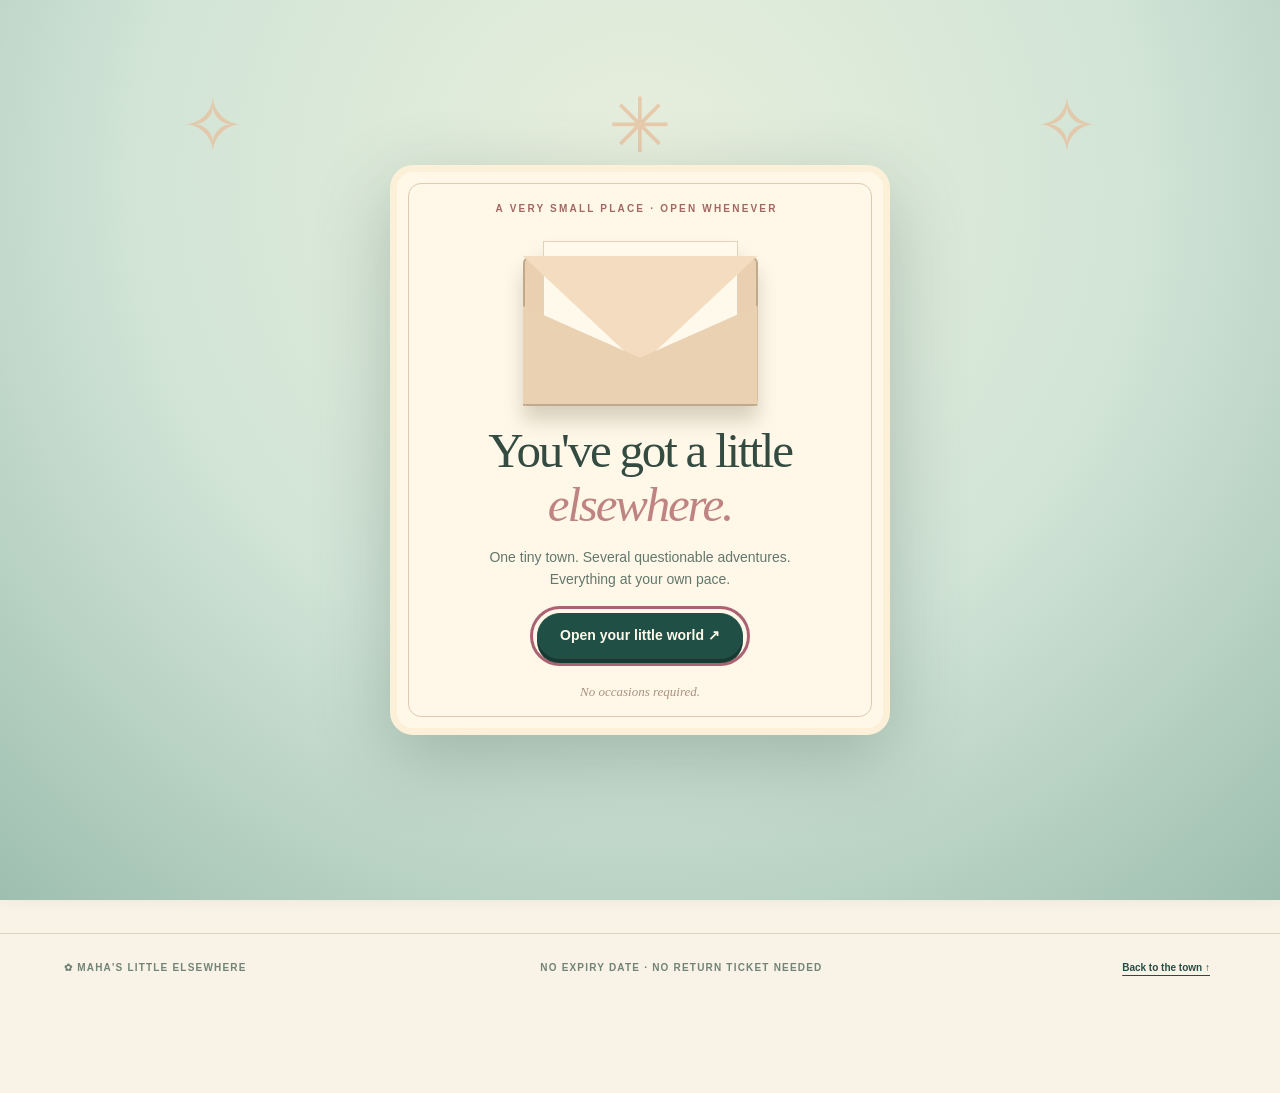
==== index.html @ 8e7ea6d0 "Install Maha Little Elsewhere V2 website [skip ci]" ====
<!doctype html>
<html lang="en">
<head>
  <meta charset="utf-8">
  <meta name="viewport" content="width=device-width, initial-scale=1, viewport-fit=cover">
  <meta name="theme-color" content="#f8f1e4">
  <meta name="color-scheme" content="light">
  <meta name="description" content="A little world of flowers, films, postcards, games and pleasant detours. Made for Maha.">
  <meta name="referrer" content="no-referrer">
  <link rel="icon" type="image/svg+xml" href="./assets/favicon.svg">
  <link rel="apple-touch-icon" sizes="180x180" href="./assets/apple-touch-icon.png">
  <meta name="apple-mobile-web-app-capable" content="yes">
  <meta name="apple-mobile-web-app-title" content="Little Elsewhere">
  <link rel="manifest" href="./manifest.webmanifest">
  <link rel="stylesheet" href="./styles.css">
  <link rel="stylesheet" href="./refinement.css">
  <title>Maha's Little Elsewhere 🌸</title>
</head>
<body>
  <a class="skip-link" href="#main">Skip to the little world</a>
  <div class="paper-grain" aria-hidden="true"></div>
  <header class="topbar">
    <button class="brand" data-go="home" aria-label="Go to the little world"><span class="brand-flower" aria-hidden="true">✳</span><span>little <em>elsewhere</em><small>EST. FOR MAHA · OPEN ALWAYS</small></span></button>
    <div class="top-actions">
      <span class="open-sign" aria-hidden="true"><span class="open-dot"></span> ALWAYS OPEN</span>
      <button id="sound-toggle" class="icon-button sound-button" aria-pressed="false" aria-label="Turn on gentle sound"><span aria-hidden="true">♪</span><span class="sound-word">Sound off</span></button>
    </div>
  </header>
  <main id="main">
    <section id="scene-home" class="scene scene-home" data-scene="home" aria-labelledby="home-title">
      <div class="home-layout">
        <div class="home-copy">
          <p class="eyebrow"><span class="mini-sun">✳</span> A TINY TOWN · EXCLUSIVELY FOR YOUR RANDOM DAYS</p>
          <h1 id="home-title">Come in, <i>Maha.</i></h1>
          <p class="lead">Your little elsewhere is open.</p>
          <p>A flower shop, a tiny cinema, letters, and a few things that make absolutely no sense. Pick a door.</p>
          <div class="home-cta"><button class="primary-btn" data-go="garden">Visit the flowers <span aria-hidden="true">↗</span></button><span class="scribble-note">No tickets. No rush.<svg viewBox="0 0 80 28" aria-hidden="true"><path d="M2 4 Q32 27 72 10 l-12 -3 M72 10 l-6 11"/></svg></span></div>
        </div>
        <div class="map-stage">
          <div class="map-frame" aria-label="Interactive town map"><div class="map-depth map-depth-back" aria-hidden="true"></div><img class="town-art" src="./assets/little-town.svg" alt="An illustrated miniature town with a flower shop, cinema, post office, hills, tiny roads and a travel station" width="1400" height="840">
            <button class="town-hotspot hotspot-garden" data-go="garden" aria-label="Visit the flower shop"><span>Flowers</span></button>
            <button class="town-hotspot hotspot-mail" data-go="mail" aria-label="Visit the post office"><span>Post office</span></button>
            <button class="town-hotspot hotspot-cinema" data-go="cinema" aria-label="Visit the picture house"><span>Cinema</span></button>
            <button class="town-hotspot hotspot-travel" data-go="travel" aria-label="Visit the travel station"><span>Travel</span></button>
            <button class="town-hotspot hotspot-arcade" data-go="arcade" aria-label="Visit the arcade"><span>Arcade</span></button>
          </div>
          <p class="map-caption"><span class="map-caption-star" aria-hidden="true">✳</span> Tap a building to go in · Or choose a little detour below.</p>
        </div>
      </div>
      <div class="home-bottom">
        <div class="home-next-head"><div><p class="section-eyebrow">OR TAKE A LITTLE DETOUR</p><h2>What sounds good <i>right now?</i></h2></div><button class="outline-btn" id="surprise-me" type="button">Surprise me ↗</button></div>
        <div class="district-grid" id="district-grid">
          <button data-go="weather" class="district district-blue"><span class="district-symbol">☼</span><b>For whatever kind of day</b><small>A little window for the mood you're in</small><span class="district-arrow">↗</span></button>
          <button data-go="cinema" class="district district-lilac"><span class="district-symbol">▣</span><b>Watch a tiny film</b><small>Find a seat in the picture house</small><span class="district-arrow">↗</span></button>
          <button data-go="travel" class="district district-orange"><span class="district-symbol">✧</span><b>Dream up a detour</b><small>Try the very unofficial travel studio</small><span class="district-arrow">↗</span></button>
          <button data-go="arcade" class="district district-yellow"><span class="district-symbol">✦</span><b>A bit of nonsense</b><small>Three games. No serious consequences.</small><span class="district-arrow">↗</span></button>
        </div>
      </div>
      <p class="home-footerline">Made to be visited on an ordinary Tuesday, a brilliant Friday, or a very strange Wednesday. <span>❀</span></p>
    </section>

    <section id="scene-garden" class="scene scene-garden" data-scene="garden" aria-labelledby="garden-title" hidden>
      <div class="section-top"><button class="back-link" data-go="home">← Town square</button><span class="location-tag">NO. 01 · FLOWER LANE</span></div>
      <div class="scene-heading"><div><p class="eyebrow">WELCOME TO THE FLOWER SHOP</p><h2 id="garden-title">A bouquet, <i>just because.</i></h2><p>Pick the flowers. Mix whatever colours you fancy. There are no wrong arrangements and absolutely no florist judging you.</p></div><span class="heading-ornament" aria-hidden="true">✿</span></div>
      <div class="garden-layout">
        <div class="bouquet-workspace"><div class="bouquet-topnote">MAHA'S LITTLE FLOWER SHOP <span>✴</span> FLOWERS DON'T NEED AN OCCASION</div><div id="bouquet-stage" class="bouquet-stage" aria-label="Your bouquet arrangement"></div><p id="bouquet-message" class="bouquet-message" aria-live="polite">This bunch is waiting for a little colour.</p><div class="bouquet-buttons"><button id="bouquet-undo" class="outline-btn" disabled>↶ Undo</button><button id="bouquet-save" class="primary-btn">Keep this bouquet</button><button id="bouquet-reset" class="text-button">Start over</button></div></div>
        <div class="flower-counter"><p class="counter-title">PICK YOUR STEMS <span id="stem-count">0 / 7</span></p><div id="flower-options" class="flower-options"></div><div class="counter-drawer"><span class="counter-drawer-icon">✎</span><div><b>A note from the florist</b><p>Some flowers are for big days. These are for whichever day it happens to be.</p></div></div><div class="counter-drawer"><span class="counter-drawer-icon">❀</span><div><b>A tiny secret</b><p>Try adding different kinds of flowers. Each one has its own little meaning.</p></div></div></div>
      </div>
      <aside class="scene-next" aria-label="Another little detour"><span class="scene-next-squiggle" aria-hidden="true">✳</span><div><p>NO NEED TO SEE EVERYTHING AT ONCE</p><h3>Fancy another little detour?</h3></div><div class="scene-next-actions"><button type="button" class="outline-btn" data-go="home">Town map ↗</button><button type="button" class="primary-btn" data-go="mail">Read a letter →</button></div></aside>
    </section>

    <section id="scene-weather" class="scene scene-weather" data-scene="weather" aria-labelledby="weather-title" hidden>
      <div class="section-top"><button class="back-link" data-go="home">← Town square</button><span class="location-tag">NO. 02 · WHATEVER THE WEATHER</span></div>
      <div class="scene-heading"><div><p class="eyebrow">A WINDOW THAT DOESN'T ASK TOO MANY QUESTIONS</p><h2 id="weather-title">What's the weather <i>in your head?</i></h2><p>Not the Kuwait forecast. The other kind. Choose whatever feels closest today; you can change your mind in two seconds.</p></div><span class="heading-ornament" aria-hidden="true">☼</span></div>
      <div class="weather-choices" id="weather-choices"></div>
      <div class="weather-experience" id="weather-experience"><div class="weather-empty"><span>☼</span><h3>Any kind of day is welcome here.</h3><p>Tap a little weather report above to open your window.</p></div></div>
      <aside class="scene-next" aria-label="Another little detour"><span class="scene-next-squiggle" aria-hidden="true">✳</span><div><p>NO NEED TO SEE EVERYTHING AT ONCE</p><h3>Fancy another little detour?</h3></div><div class="scene-next-actions"><button type="button" class="outline-btn" data-go="home">Town map ↗</button><button type="button" class="primary-btn" data-go="garden">Pick some flowers →</button></div></aside>
    </section>

    <section id="scene-mail" class="scene scene-mail" data-scene="mail" aria-labelledby="mail-title" hidden>
      <div class="section-top"><button class="back-link" data-go="home">← Town square</button><span class="location-tag">NO. 03 · POST OFFICE</span></div>
      <div class="scene-heading"><div><p class="eyebrow">DELIVERIES TO: MAHA, ANYWHERE</p><h2 id="mail-title">The post office <i>at the end of the road.</i></h2><p>It's small, it's rather dramatic about stamps, and it has a few things addressed to you.</p></div><span class="heading-ornament" aria-hidden="true">✉</span></div>
      <div class="segmented" role="tablist" aria-label="Post office collections"><button id="tab-postcards" class="segment active" role="tab" aria-controls="postcards-panel" aria-selected="true" data-mail-tab="postcards">Postcards <span>↗</span></button><button id="tab-letters" class="segment" role="tab" aria-controls="letters-panel" aria-selected="false" data-mail-tab="letters">Little letters <span>✎</span></button></div>
      <div id="postcards-panel" role="tabpanel" aria-labelledby="tab-postcards"><div class="mail-intro"><p>Each card has something scribbled on the back. Tap to flip; swipe across to explore on a phone.</p><span>POSTMARKS: <b id="postcard-count">0</b></span></div><div id="postcards-grid" class="postcards-grid"></div></div>
      <div id="letters-panel" role="tabpanel" aria-labelledby="tab-letters" hidden><div class="mail-intro"><p>A few letters with wildly different levels of seriousness. Pick any envelope.</p><span>FOR YOUR EYES, MOSTLY.</span></div><div id="letters-grid" class="letters-grid"></div></div>
      <aside class="scene-next" aria-label="Another little detour"><span class="scene-next-squiggle" aria-hidden="true">✳</span><div><p>NO NEED TO SEE EVERYTHING AT ONCE</p><h3>Fancy another little detour?</h3></div><div class="scene-next-actions"><button type="button" class="outline-btn" data-go="home">Town map ↗</button><button type="button" class="primary-btn" data-go="cinema">See the picture show →</button></div></aside>
    </section>

    <section id="scene-cinema" class="scene scene-cinema" data-scene="cinema" aria-labelledby="cinema-title" hidden>
      <div class="section-top"><button class="back-link" data-go="home">← Town square</button><span class="location-tag">NO. 04 · PICTURE HOUSE</span></div>
      <div class="scene-heading cinema-heading"><div><p class="eyebrow">ONE TICKET, UNLIMITED REWATCHES</p><h2 id="cinema-title">The smallest cinema <i>in the world.</i></h2><p>Original production. Extremely tiny budget. Quite a lot of heart. Find a seat.</p></div><span class="heading-ornament" aria-hidden="true">✷</span></div>
      <div class="cinema-room"><div class="cinema-marquee"><span>✦</span> THE ELSEWHERE PICTURE HOUSE <span>✦</span></div><div class="movie-shell"><div class="movie-curtain curtain-left" aria-hidden="true"></div><div class="movie-curtain curtain-right" aria-hidden="true"></div><div id="film-screen" class="film-screen" aria-label="Animated story scenes"><div id="film-art" class="film-art"></div><div class="film-copy"><p id="film-caption">The Girl Who Collected Firsts</p></div><div class="film-grain" aria-hidden="true"></div></div></div><div class="cinema-controls"><button id="film-play" class="primary-btn">▶ Start the little film</button><button id="film-next" class="outline-btn" disabled>Next scene →</button><button id="film-replay" class="text-button">↶ From the beginning</button></div><div class="film-meta"><span id="film-counter">SCENE 00 / 05</span><div class="film-progress"><span id="film-progress"></span></div><span>THE GIRL WHO COLLECTED FIRSTS</span></div></div>
      <p class="cinema-footnote">This film contains no real travel footage, no deadlines, and one highly suspicious cloud café.</p>
      <aside class="scene-next" aria-label="Another little detour"><span class="scene-next-squiggle" aria-hidden="true">✳</span><div><p>NO NEED TO SEE EVERYTHING AT ONCE</p><h3>Fancy another little detour?</h3></div><div class="scene-next-actions"><button type="button" class="outline-btn" data-go="home">Town map ↗</button><button type="button" class="primary-btn" data-go="travel">Make a tiny film →</button></div></aside>
    </section>

    <section id="scene-travel" class="scene scene-travel" data-scene="travel" aria-labelledby="travel-title" hidden>
      <div class="section-top"><button class="back-link" data-go="home">← Town square</button><span class="location-tag">NO. 05 · DEPARTURE LOUNGE</span></div>
      <div class="scene-heading"><div><p class="eyebrow">NO BOARDING PASS REQUIRED</p><h2 id="travel-title">The almost-there <i>travel studio.</i></h2><p>Make a tiny travel film from three imaginary shots. No camera. No pressure to post. Just for the fun of thinking, “What if?”</p></div><span class="heading-ornament" aria-hidden="true">✧</span></div>
      <div class="travel-layout"><div class="studio-film"><div class="studio-header"><span>MAHA'S MOVING PICTURES</span><span>REC ● IMAGINATION</span></div><div id="studio-preview" class="studio-preview"><div class="studio-placeholder"><span>◉</span><h3>Your next little adventure.</h3><p>Choose three shots and press play.</p></div></div><div id="studio-progress" class="studio-progress" aria-live="polite">SHOT 0 / 3</div></div><div class="studio-editor"><h3>DIRECTOR'S DESK <span>✎</span></h3><p>Choose three scenes for your very short film.</p><div id="studio-shots" class="studio-shots"></div><div id="studio-slots" class="studio-slots" aria-label="Selected shots"></div><div class="studio-buttons"><button id="studio-play" class="primary-btn" disabled>▶ Premiere my film</button><button id="studio-clear" class="outline-btn">Clear reel</button></div><p class="handwritten-aside">Director's note: Not every adventure needs a vlog. Some are best kept for yourself.</p></div></div>
      <aside class="scene-next" aria-label="Another little detour"><span class="scene-next-squiggle" aria-hidden="true">✳</span><div><p>NO NEED TO SEE EVERYTHING AT ONCE</p><h3>Fancy another little detour?</h3></div><div class="scene-next-actions"><button type="button" class="outline-btn" data-go="home">Town map ↗</button><button type="button" class="primary-btn" data-go="arcade">Play for a bit →</button></div></aside>
    </section>

    <section id="scene-arcade" class="scene scene-arcade" data-scene="arcade" aria-labelledby="arcade-title" hidden>
      <div class="section-top"><button class="back-link" data-go="home">← Town square</button><span class="location-tag">NO. 06 · LITTLE ARCADE</span></div>
      <div class="scene-heading"><div><p class="eyebrow">HIGHLY IMPORTANT RECREATIONAL NONSENSE</p><h2 id="arcade-title">A little bit of <i>play.</i></h2><p>Three actual games, zero life lessons. Pick your current level of competitive spirit.</p></div><span class="heading-ornament" aria-hidden="true">★</span></div>
      <div class="game-picker" role="tablist" aria-label="Choose a mini game"><button class="game-tab active" data-game-tab="catch" role="tab" aria-controls="game-catch" aria-selected="true">✿ Flower Dash</button><button class="game-tab" data-game-tab="memory" role="tab" aria-controls="game-memory" aria-selected="false">✉ Postcard Pairs</button><button class="game-tab" data-game-tab="suitcase" role="tab" aria-controls="game-suitcase" aria-selected="false">✧ Pack & Go</button></div>
      <div id="game-catch" class="game-panel" role="tabpanel"><div class="game-titleline"><div><h3>Flower Dash <span>✿</span></h3><p>Catch the blossoms, dodge the storm clouds. Move the basket with a finger, mouse or ← → keys.</p></div><div class="score-card">FLOWERS <b id="catch-score">0</b></div></div><div class="canvas-frame"><canvas id="catch-canvas" width="720" height="340" aria-label="Flower-catching game, use left and right arrow keys or move a pointer to position the basket"></canvas><div id="catch-overlay" class="catch-overlay"><p id="catch-overlay-text">Ready, florist?</p><button id="catch-start" class="primary-btn">▶ Start catching</button></div></div><div class="catch-details"><span id="catch-status" aria-live="polite">Catch 12 flowers to earn the florist's medal.</span><span id="catch-lives">☁ MISSES: 0 / 5</span><button id="catch-reset" class="text-button">↶ Restart</button></div></div>
      <div id="game-memory" class="game-panel" role="tabpanel" hidden><div class="game-titleline"><div><h3>Postcard Pairs <span>✉</span></h3><p>Find six matching pairs. The postmaster insists this qualifies as work.</p></div><div class="score-card">MOVES <b id="memory-moves">0</b></div></div><div id="memory-board" class="memory-board" aria-label="Postcard matching board"></div><div class="game-bottom"><p id="memory-status" aria-live="polite">Turn over two cards to find a match.</p><button id="memory-restart" class="outline-btn">↶ Shuffle again</button></div></div>
      <div id="game-suitcase" class="game-panel" role="tabpanel" hidden><div class="game-titleline"><div><h3>Pack & Go <span>✧</span></h3><p>An unexpected trip! Choose the three things you'll actually need.</p></div><div class="score-card">PACKED <b id="pack-score">0 / 3</b></div></div><div class="packing-board"><div id="pack-destination" class="pack-destination"></div><div id="pack-items" class="pack-items"></div><div class="pack-bottom"><p id="pack-message" aria-live="polite"></p><button id="pack-check" class="primary-btn">Check suitcase</button><button id="pack-next" class="outline-btn">New destination ↗</button></div></div></div>
      <aside class="scene-next" aria-label="Another little detour"><span class="scene-next-squiggle" aria-hidden="true">✳</span><div><p>NO NEED TO SEE EVERYTHING AT ONCE</p><h3>Fancy another little detour?</h3></div><div class="scene-next-actions"><button type="button" class="outline-btn" data-go="home">Town map ↗</button><button type="button" class="primary-btn" data-go="curiosities">Find a secret →</button></div></aside>
    </section>

    <section id="scene-curiosities" class="scene scene-curiosities" data-scene="curiosities" aria-labelledby="curiosities-title" hidden>
      <div class="section-top"><button class="back-link" data-go="home">← Town square</button><span class="location-tag">NO. 07 · THE ODDITIES SHOP</span></div>
      <div class="scene-heading"><div><p class="eyebrow">SLIGHTLY USELESS THINGS. LOVELY THINGS.</p><h2 id="curiosities-title">A cabinet of <i>curious things.</i></h2><p>Open a drawer, take the unlabelled door, collect a few stamps. You were always allowed to be nosy here.</p></div><span class="heading-ornament" aria-hidden="true">⌁</span></div>
      <div class="oddities-layout"><div class="cabinet"><div class="cabinet-header"><h3>LOST & FOUND DEPARTMENT</h3><p>Tap a drawer. Somebody has been misplacing some very strange objects.</p></div><div id="cabinet-drawers" class="cabinet-drawers"></div><div id="cabinet-message" class="cabinet-message" aria-live="polite">The drawers are waiting. One of them definitely squeaks.</div></div><div class="secrets-column"><div class="secret-door-card"><p>DEFINITELY NOT A SECRET</p><button id="secret-door" class="secret-door" aria-label="Open the unlabelled door"><span class="door-number">?</span><span class="door-knob"></span></button><h3>The unlabelled door.</h3><p id="secret-message">Nobody knows what lives behind it. It changes its mind occasionally.</p><button id="secret-open" class="outline-btn">Open the door ↗</button></div><div class="capsule-card"><span class="capsule-star" aria-hidden="true">✳</span><h3>A note to future Maha</h3><p>Write a tiny note and keep it here. It stays on this device, in this browser. No sending, no accounts.</p><label for="capsule-input">ONE THING YOU'D LIKE TO REMEMBER</label><textarea id="capsule-input" rows="3" maxlength="400" placeholder="Dear future me, ..."></textarea><div class="capsule-actions"><button id="capsule-save" class="primary-btn">Seal the note ✉</button><button id="capsule-open" class="outline-btn">Read saved note</button><button id="capsule-delete" class="text-button">Erase saved note</button></div><p id="capsule-feedback" aria-live="polite"></p></div></div></div>
      <div class="museum"><div class="museum-header"><div><p class="eyebrow">THE POCKET MUSEUM</p><h3>Proof of pleasant detours.</h3></div><span><b id="stamp-count">0</b> / <b id="stamp-total">0</b> collected</span></div><p>Not achievements in any serious sense. Just little souvenirs from the places you've visited. Saved here for next time.</p><div id="stamp-grid" class="stamp-grid"></div><button id="progress-reset" class="text-button reset-progress">Clear collected stamps & progress</button></div>
      <aside class="scene-next" aria-label="Another little detour"><span class="scene-next-squiggle" aria-hidden="true">✳</span><div><p>NO NEED TO SEE EVERYTHING AT ONCE</p><h3>Fancy another little detour?</h3></div><div class="scene-next-actions"><button type="button" class="outline-btn" data-go="home">Town map ↗</button><button type="button" class="primary-btn" data-go="garden">Back to the flowers →</button></div></aside>
    </section>
  </main>
  <footer class="site-footer"><span>✿ MAHA'S LITTLE ELSEWHERE</span><span>NO EXPIRY DATE · NO RETURN TICKET NEEDED</span><button data-go="home">Back to the town ↑</button></footer>
  <nav class="dock" aria-label="Main navigation"><div class="dock-inner">
    <button class="dock-item active" data-go="home" aria-current="page"><span aria-hidden="true">⌂</span><small>Town</small></button>
    <button class="dock-item" data-go="weather"><span aria-hidden="true">☼</span><small>Moods</small></button>
    <button class="dock-item" data-go="garden"><span aria-hidden="true">✿</span><small>Flowers</small></button>
    <button class="dock-item" data-go="mail"><span aria-hidden="true">✉</span><small>Mail</small></button>
    <button class="dock-item" id="explore-toggle" type="button" aria-haspopup="dialog" aria-expanded="false" aria-controls="explore-sheet"><span aria-hidden="true">▦</span><small>Explore</small></button>
  </div></nav>
  <dialog id="explore-sheet" class="explore-sheet" aria-labelledby="explore-title">
    <div class="sheet-handle" aria-hidden="true"></div>
    <div class="sheet-head"><div><p class="eyebrow">YOUR POCKET MAP</p><h2 id="explore-title">Where to, <i>Maha?</i></h2></div><button class="sheet-close" id="explore-close" type="button" aria-label="Close destination menu">×</button></div>
    <p class="sheet-help">Every door is open. Go wherever feels nice.</p>
    <div class="sheet-grid">
      <button type="button" data-go="garden"><span>✿</span><b>Flower shop</b><small>Make a bouquet</small></button>
      <button type="button" data-go="weather"><span>☼</span><b>Weather window</b><small>For any kind of day</small></button>
      <button type="button" data-go="mail"><span>✉</span><b>Post office</b><small>Read something</small></button>
      <button type="button" data-go="cinema"><span>▣</span><b>Picture house</b><small>Watch a little film</small></button>
      <button type="button" data-go="travel"><span>✧</span><b>Travel studio</b><small>Make a tiny movie</small></button>
      <button type="button" data-go="arcade"><span>★</span><b>Little arcade</b><small>Play a game</small></button>
      <button type="button" data-go="curiosities"><span>⌁</span><b>Oddities shop</b><small>Find a surprise</small></button>
    </div>
  </dialog>
  <dialog id="letter-dialog" class="letter-dialog" aria-labelledby="letter-dialog-title"><button class="dialog-close" id="letter-close" aria-label="Close letter">×</button><div class="letter-paper"><p class="letter-kicker" id="letter-kicker">A LITTLE LETTER</p><h3 id="letter-dialog-title"></h3><div id="letter-body" class="letter-body"></div><p class="letter-signoff">— From a friend who's very glad you're around. <span>✿</span></p></div></dialog>
  <div id="toast" class="toast" role="status" aria-live="polite" hidden></div>
  <div id="confetti-layer" class="confetti-layer" aria-hidden="true"></div>
  <div id="entrance" class="entrance" hidden><div class="entrance-sky"><span>✧</span><span>✳</span><span>✧</span></div><div class="entry-card"><p class="eyebrow">A VERY SMALL PLACE · OPEN WHENEVER</p><div class="entry-envelope" aria-hidden="true"><div class="entry-envelope-back"></div><div class="entry-flap"></div><div class="entry-letter">FOR MAHA <span>✿</span></div><div class="entry-front"></div></div><h2>You've got a little <em>elsewhere.</em></h2><p>One tiny town. Several questionable adventures. Everything at your own pace.</p><button id="enter-world" class="primary-btn">Open your little world ↗</button><span class="entry-footnote">No occasions required.</span></div></div>
  <script src="./js/content.js" defer></script>
  <script src="./js/audio.js" defer></script>
  <script src="./js/postcard-art.js" defer></script>
  <script src="./js/cinema.js" defer></script>
  <script src="./js/games.js" defer></script>
  <script src="./js/motion.js" defer></script>
  <script src="./js/app.js" defer></script>
</body>
</html>
---- styles.css ----
:root{--cream:#f8f1e4;--paper:#fffaf0;--ink:#344b42;--muted:#63776c;--deep:#204f45;--coral:#d88782;--rose:#f1bab8;--lilac:#beb1d0;--teal:#afcfc6;--yellow:#f1d58e;--line:#d9d4be;--shadow:0 22px 60px rgba(65,71,50,.1);--round:21px;--ease:cubic-bezier(.21,.79,.27,1);font-size:16px}
*{box-sizing:border-box}html{scroll-behavior:smooth}body{margin:0;min-width:320px;min-height:100vh;color:var(--ink);background:var(--cream);font-family:ui-sans-serif,-apple-system,BlinkMacSystemFont,"Segoe UI",sans-serif;line-height:1.55;-webkit-font-smoothing:antialiased;padding-bottom:calc(92px + env(safe-area-inset-bottom))}body.modal-open{overflow:hidden}button,textarea{font:inherit}button{color:inherit;cursor:pointer}button:disabled{cursor:not-allowed;opacity:.45}button:focus-visible,a:focus-visible,textarea:focus-visible{outline:3px solid #a96373;outline-offset:4px}button:focus:not(:focus-visible){outline:none}a{color:inherit}img,svg,canvas{max-width:100%;display:block}h1,h2,h3,p{margin-top:0}h1,h2,h3{font-family:Georgia,"Iowan Old Style",serif;line-height:1.1;font-weight:500}h1 i,h2 i{font-style:italic;color:var(--coral)}p{max-width:70ch}.paper-grain{pointer-events:none;position:fixed;inset:0;z-index:70;opacity:.11;background-image:url("data:image/svg+xml,%3Csvg viewBox='0 0 180 180' xmlns='http://www.w3.org/2000/svg'%3E%3Cfilter id='n'%3E%3CfeTurbulence type='fractalNoise' baseFrequency='.81' numOctaves='3' seed='7' stitchTiles='stitch'/%3E%3C/filter%3E%3Crect width='180' height='180' filter='url(%23n)' opacity='.19'/%3E%3C/svg%3E");mix-blend-mode:multiply}.skip-link{position:fixed;left:12px;top:-70px;background:#fff;padding:12px;z-index:150}.skip-link:focus{top:10px}.topbar{position:relative;z-index:5;display:flex;justify-content:space-between;align-items:center;gap:16px;padding:19px clamp(18px,4.2vw,82px);border-bottom:1px solid rgba(90,110,94,.16);background:rgba(248,241,228,.92)}.brand{display:flex;align-items:center;gap:13px;text-align:left;border:0;background:none;padding:0;font-size:23px;font-family:Georgia,serif;color:var(--deep);line-height:1}.brand em{font-weight:500}.brand small{display:block;font-family:ui-sans-serif,system-ui,sans-serif;letter-spacing:.19em;font-size:9px;margin-top:8px;font-weight:750}.brand-flower{font-size:34px;line-height:1;color:#c87880;transform:rotate(-10deg)}.top-actions{display:flex;align-items:center;gap:20px}.open-sign{font-size:10px;letter-spacing:.18em;font-weight:800;color:var(--muted);white-space:nowrap}.open-dot{display:inline-block;height:7px;width:7px;margin-right:5px;background:#87a876;border-radius:50%;box-shadow:0 0 0 4px #c4d7b5}.icon-button{border:1px solid var(--line);background:var(--paper);border-radius:50px;min-height:41px;padding:4px 15px;display:flex;align-items:center;gap:7px;font-size:13px}.icon-button span:first-child{font-size:21px;color:var(--coral)}.icon-button[aria-pressed=true]{background:var(--deep);color:white}.icon-button[aria-pressed=true] span:first-child{color:#f3d8a6}.scene{max-width:1440px;margin:auto;padding:30px clamp(19px,5vw,82px) 86px;min-height:calc(100svh - 220px);animation:sceneIn .52s var(--ease) both}.scene[hidden], [hidden]{display:none!important}@keyframes sceneIn{from{opacity:0;transform:translateY(14px)}to{opacity:1;transform:translateY(0)}}.scene-home{max-width:none;padding:0 clamp(18px,4vw,75px) 45px}.eyebrow,.section-eyebrow,.location-tag,.letter-kicker{font-size:10px;font-weight:850;letter-spacing:.22em;text-transform:uppercase}.eyebrow{color:#a16865;margin-bottom:20px}.mini-sun{font-size:18px;vertical-align:-2px;margin-right:5px}.home-layout{max-width:1620px;margin:auto;display:grid;grid-template-columns:minmax(285px,.81fr) minmax(450px,1.5fr);align-items:center;gap:25px;min-height:630px}.home-copy{padding:65px 0 80px 18px;position:relative;z-index:2}.home-copy h1{font-size:clamp(48px,4.9vw,84px);max-width:720px;letter-spacing:-.052em;margin-bottom:24px}.home-copy h1 i{display:block}.home-copy .lead{font-size:clamp(21px,2vw,27px);color:#4e7061;font-family:Georgia,serif;line-height:1.3;margin-bottom:16px}.home-copy>p:not(.eyebrow):not(.lead){font-size:15px;line-height:1.85;max-width:450px;color:var(--muted)}.home-cta{display:flex;align-items:center;gap:20px;flex-wrap:wrap;margin-top:30px}.primary-btn,.outline-btn{border-radius:100px;min-height:46px;border:1px solid var(--deep);padding:10px 22px;font-size:14px;font-weight:750;transition:transform .22s var(--ease),background .22s,color .22s,box-shadow .22s;white-space:normal}.primary-btn{background:var(--deep);color:#fff9eb;box-shadow:0 5px 0 #173a33}.primary-btn:not(:disabled):hover{transform:translateY(-3px);box-shadow:0 8px 0 #173a33}.primary-btn:not(:disabled):active{transform:translateY(2px);box-shadow:0 1px 0 #173a33}.outline-btn{background:transparent;color:var(--deep)}.outline-btn:not(:disabled):hover{background:#e6ede4;transform:translateY(-2px)}.text-button{border:0;background:transparent;padding:10px 8px;text-decoration:underline;text-underline-offset:4px;font-size:13px;color:#63776c;font-weight:700}.scribble-note{font-family:Georgia,serif;font-size:14px;font-style:italic;color:#9f7676;transform:rotate(-5deg);line-height:1.3}.scribble-note svg{height:26px;width:80px;fill:none;stroke:#b98b84;stroke-width:1.5;margin:0 auto}.map-stage{width:100%;min-width:0;overflow:visible;padding-top:18px}.map-frame{position:relative;isolation:isolate;border-radius:25px;box-shadow:0 30px 70px #718b7241;overflow:hidden;background:#c9ded4;transform:rotate(-1deg);border:8px solid #fff8e7}.town-art{width:100%;height:auto;aspect-ratio:1400/840;object-fit:cover}.town-hotspot{position:absolute;z-index:2;min-width:48px;min-height:44px;display:flex;align-items:flex-end;justify-content:center;transform:translate(-50%,-50%);background:transparent;border:0;padding:0}.town-hotspot:before{content:'✳';font-size:13px;display:grid;place-items:center;position:absolute;top:-11px;left:50%;transform:translateX(-50%);height:25px;width:25px;border:2px solid #fff8e9;background:#d4767c;color:#fff8e9;border-radius:50%;box-shadow:0 4px 8px #234b4040;transition:transform .2s}.town-hotspot span{font-size:10px;line-height:1;background:#fff6de;color:#3c594b;border:1px solid #a58568;border-radius:22px;padding:6px 9px;box-shadow:0 3px 5px #233b352b;white-space:nowrap;font-weight:800}.town-hotspot:hover:before{transform:translateX(-50%) scale(1.2)}.hotspot-garden{left:19%;top:70%}.hotspot-cinema{left:46%;top:66%}.hotspot-mail{left:68%;top:70%}.hotspot-travel{left:87%;top:72%}.hotspot-arcade{left:29%;top:82%}.map-caption{font-family:Georgia,serif;font-size:13px;font-style:italic;text-align:right;margin:21px 8px 0;color:#718677}.map-caption-star{color:var(--coral)}.home-bottom{max-width:1550px;margin:22px auto}.section-eyebrow{border-bottom:1px solid #d8d2bd;padding-bottom:16px;color:#799080}.district-grid{display:grid;grid-template-columns:repeat(7,minmax(0,1fr));gap:12px}.district{position:relative;text-align:left;padding:19px 15px 21px;border:1px solid #d7d3c4;border-radius:13px;min-height:171px;display:flex;flex-direction:column;align-items:flex-start;transition:transform .24s var(--ease),box-shadow .24s;background:#e7e5d7}.district:hover{transform:translateY(-7px);box-shadow:0 14px 22px rgba(50,71,57,.11)}.district-symbol{font-family:Georgia,serif;font-size:32px;line-height:1;color:#6a896c;margin-bottom:18px}.district b{font:18px Georgia,serif;line-height:1.05;max-width:110px}.district small{font-size:11px;margin-top:7px;color:#557467;line-height:1.4}.district-arrow{position:absolute;right:15px;top:15px;font-size:15px}.district-green{background:#dcebdc}.district-blue{background:#deeaeb}.district-pink{background:#f2d6d2}.district-lilac{background:#dfd8e6}.district-orange{background:#f3ddc6}.district-yellow{background:#f4e9c4}.district-cream{background:#f0e8df}.home-footerline{max-width:1550px;margin:25px auto 0;font:italic 15px Georgia,serif;text-align:center;color:#758779}.home-footerline span{color:#c68391}.section-top{display:flex;align-items:center;justify-content:space-between;gap:20px;min-height:38px;margin-bottom:32px}.back-link{border:none;background:transparent;color:var(--deep);font-size:13px;font-weight:750;padding:9px 0}.back-link:hover{text-decoration:underline;text-underline-offset:5px}.location-tag{color:#907b6a}.scene-heading{position:relative;display:flex;justify-content:space-between;align-items:flex-end;gap:35px;max-width:1260px;margin:20px 0 35px}.scene-heading h2{font-size:clamp(39px,5vw,72px);letter-spacing:-.048em;margin-bottom:19px;max-width:860px}.scene-heading p:not(.eyebrow){font-size:16px;color:var(--muted);max-width:680px;line-height:1.8}.heading-ornament{font:clamp(80px,14vw,180px) Georgia,serif;color:#dcb8ab;line-height:.8;transform:rotate(11deg);opacity:.68;flex:none}.site-footer{border-top:1px solid var(--line);padding:25px clamp(18px,5vw,80px);display:flex;justify-content:space-between;align-items:center;gap:17px;flex-wrap:wrap;color:#718477;font-size:10px;letter-spacing:.12em;font-weight:850}.site-footer button{background:none;border:0;color:var(--deep);text-decoration:underline;text-underline-offset:4px}.dock{position:fixed;z-index:60;bottom:0;left:0;right:0;padding:9px 10px calc(9px + env(safe-area-inset-bottom));background:rgba(255,250,239,.96);box-shadow:0 -7px 28px #334b4221;border-top:1px solid #e3dfcf;backdrop-filter:blur(14px);-webkit-backdrop-filter:blur(14px)}.dock-inner{display:flex;align-items:center;justify-content:center;gap:4px;max-width:960px;margin:auto;overflow-x:auto;scrollbar-width:none}.dock-inner::-webkit-scrollbar{display:none}.dock-item{display:flex;flex-direction:column;align-items:center;justify-content:center;flex:1;min-width:69px;max-width:107px;border:0;background:none;border-radius:11px;padding:5px 4px;color:#657a6f;transition:background .2s,color .2s;min-height:51px}.dock-item span{font:26px Georgia,serif;line-height:1.05}.dock-item small{font-size:10px;font-weight:750;margin-top:2px}.dock-item.active{background:#dce9db;color:var(--deep)}.dock-item:hover{background:#eae8da}
/* Bouquet, drawn procedurally with original SVG */
.scene-garden{background:radial-gradient(ellipse at 96% 3%,#e6efdf 0,transparent 38%)}.garden-layout{display:grid;grid-template-columns:minmax(0,1.12fr) minmax(290px,.78fr);gap:34px;align-items:start}.bouquet-workspace{background:#fcf2e2;border:2px solid #dfccb0;border-radius:18px;min-height:590px;box-shadow:var(--shadow);position:relative;overflow:hidden;text-align:center}.bouquet-topnote{font-size:10px;letter-spacing:.16em;color:#9b8873;border-bottom:1px solid #e5d4b9;padding:16px 15px;font-weight:800}.bouquet-topnote span{margin:0 8px}.bouquet-stage{height:420px;display:grid;place-items:center;position:relative;background:radial-gradient(ellipse at 50% 44%,#fff8ec,transparent 67%)}.bouquet-stage:before{content:'';position:absolute;inset:24px;border:1px solid #eadfca;border-radius:50% 50% 46% 48%;transform:rotate(10deg)}.bouquet-stage svg{height:100%;width:100%;max-width:470px;position:relative;z-index:1;overflow:visible}.bouquet-message{font:italic 15px Georgia,serif;color:#92796f;min-height:35px;margin:0 auto;max-width:440px;padding:0 20px}.bouquet-buttons{display:flex;justify-content:center;align-items:center;gap:13px;flex-wrap:wrap;padding:10px 20px 25px}.flower-counter{background:#fffaf0;border:1px solid #e3dcc7;padding:27px;border-radius:16px}.counter-title{font-size:11px;letter-spacing:.18em;font-weight:900;display:flex;justify-content:space-between;border-bottom:1px solid var(--line);padding-bottom:15px}.counter-title span{color:#8fa195}.flower-options{display:grid;grid-template-columns:repeat(2,minmax(0,1fr));gap:13px;margin:23px 0}.flower-option{min-height:155px;border:1px solid #dcdcc9;border-radius:12px;background:#faf6e9;display:flex;flex-direction:column;align-items:center;justify-content:center;gap:7px;text-align:center;padding:9px;transition:transform .2s,background .2s,box-shadow .2s}.flower-option:hover{transform:translateY(-4px);background:#f2f3e5;box-shadow:0 8px 14px #35534415}.flower-option svg{height:86px;width:90px}.flower-option b{font-size:12px}.flower-option small{font-size:10px;color:#718678}.counter-drawer{display:flex;align-items:flex-start;gap:15px;padding:17px 0;border-top:1px solid var(--line)}.counter-drawer-icon{font:29px Georgia,serif;color:#ba8a90}.counter-drawer b{font:17px Georgia,serif}.counter-drawer p{font-size:12px;color:#728274;margin:5px 0 0}
/* Weather: distinct micro-experiences */
.scene-weather{background:radial-gradient(circle at 100% 5%,#d7e8e5,transparent 35%)}.weather-choices{display:grid;grid-template-columns:repeat(6,minmax(0,1fr));gap:10px;margin:28px 0}.weather-choice{min-height:119px;padding:12px 8px;border-radius:13px;background:#f9f7ea;border:1px solid #d9d9c5;text-align:center;transition:transform .2s,background .2s}.weather-choice.active,.weather-choice:hover{background:#e8ecdd;transform:translateY(-3px)}.weather-choice>span{font:36px Georgia,serif;display:block;color:#b7787c;margin-bottom:10px}.weather-choice>b{font-size:12px;display:block}.weather-experience{min-height:390px;overflow:hidden;border:1px solid #d4d8cb;border-radius:19px;background:#e6eee6;box-shadow:var(--shadow);position:relative}.weather-empty{display:flex;align-items:center;justify-content:center;flex-direction:column;text-align:center;min-height:390px;padding:40px}.weather-empty span{font:120px Georgia,serif;color:#d2ae8a}.weather-empty h3{font-size:30px}.weather-empty p{color:var(--muted)}.mood-scene{min-height:390px;padding:50px clamp(22px,7vw,90px);position:relative;display:flex;flex-direction:column;justify-content:center;align-items:flex-start;isolation:isolate;overflow:hidden}.mood-scene h3{font-size:clamp(28px,3.3vw,49px);max-width:620px;z-index:1}.mood-scene p{font-size:16px;max-width:610px;z-index:1;line-height:1.85}.mood-scene button{z-index:1}.mood-scene .mood-illustration{position:absolute;right:5%;top:12%;font:clamp(130px,20vw,250px) Georgia,serif;opacity:.25;pointer-events:none;transform:rotate(-15deg)}.mood-sun{background:#f6e6bb}.mood-heavy{background:#d5dfdf}.mood-silly{background:#f3dcd9}.mood-homesick{background:#e5d7e8}.mood-curious{background:#d9e5ce}.mood-quiet{background:#d0e4de}.breathing-dot{width:52px;height:52px;border-radius:50%;background:#96b5b3;box-shadow:0 0 0 20px #abc5c077;margin:8px auto 28px 10px;animation:breathe 6s ease-in-out infinite}.breathing-dot.paused{animation-play-state:paused}@keyframes breathe{50%{transform:scale(1.25);box-shadow:0 0 0 31px #abc5c04a}}.weather-action{margin-top:10px}.mood-rain{font:italic 20px Georgia,serif;color:#68817a}
/* Mail */
.scene-mail{background:radial-gradient(circle at 95% 0%,#f7ded5 0,transparent 38%)}.segmented{display:inline-flex;gap:5px;border:1px solid #cfcbbd;border-radius:100px;background:#eae7d8;padding:5px;margin-bottom:29px}.segment{border:0;padding:10px 24px;border-radius:100px;font-weight:800;font-size:13px;background:transparent;min-height:43px}.segment.active{background:#fffaf0;box-shadow:0 2px 7px #5a594a1f}.segment span{color:#b17b76;margin-left:6px}.mail-intro{display:flex;justify-content:space-between;gap:18px;align-items:center;margin:0 0 23px;color:var(--muted);font-size:14px}.mail-intro p{margin:0}.mail-intro span{font-size:10px;letter-spacing:.12em;font-weight:800;white-space:nowrap}.postcards-grid{display:grid;grid-template-columns:repeat(4,minmax(0,1fr));gap:22px}.postcard{perspective:1000px;min-height:268px;position:relative;border:0;background:none;text-align:left;padding:0;width:100%;border-radius:7px}.postcard-inner{display:block;width:100%;height:268px;position:relative;transform-style:preserve-3d;transition:transform .7s cubic-bezier(.22,.78,.26,1);border-radius:7px;box-shadow:0 10px 18px #414e4423}.postcard.is-flipped .postcard-inner{transform:rotateY(180deg)}.pc-front,.pc-back{position:absolute;inset:0;backface-visibility:hidden;-webkit-backface-visibility:hidden;background:#fff9e9;border:8px solid #fef8ed;border-radius:6px;overflow:hidden}.pc-front .pc-illustration{height:68%}.pc-place{padding:10px 7px 5px;font:21px Georgia,serif;letter-spacing:.08em}.pc-subtitle{padding-left:7px;font:italic 12px Georgia,serif;color:#92736b}.pc-back{transform:rotateY(180deg);padding:21px 19px;border:1px solid #cdb8a2;background:repeating-linear-gradient(0deg,#fff7e8,#fff7e8 27px,#e9d9c8 28px);display:flex;flex-direction:column;justify-content:center}.pc-back .pc-postmark{position:absolute;right:14px;top:10px;border:2px solid #b89a8a;border-radius:50%;height:49px;width:49px;display:grid;place-items:center;color:#b08b7d;transform:rotate(18deg);font:21px Georgia,serif}.pc-back p{font-family:Georgia,serif;font-size:14px;line-height:1.5;margin:22px 0 4px;max-width:100%}.pc-back small{font-size:9px;color:#a78b7f;letter-spacing:.12em}.pc-illustration{position:relative;isolation:isolate;overflow:hidden;background:linear-gradient(#b2d4d4,#f9d7b1)}.pc-illustration:before{content:'';position:absolute;width:130px;height:130px;border-radius:50%;right:14%;top:10%;background:#f9dfaa}.pc-illustration:after{content:'';position:absolute;z-index:1;bottom:-4%;left:-16%;width:145%;height:49%;border-radius:50% 48% 0 0;background:#7eae99;transform:rotate(-7deg)}.pc-illustration .pc-ground{position:absolute;left:15%;bottom:0;z-index:2;width:120%;height:28%;border-radius:50% 0 0;background:#528a7b;transform:rotate(7deg)}.pc-illustration .pc-object{position:absolute;z-index:3;bottom:14%;left:42%;font:70px Georgia,serif;color:#fce9bf;text-shadow:0 4px #8a5e60}.pc-illustration[data-type=city]{background:linear-gradient(#d8cae2,#edcabb)}.pc-illustration[data-type=city]:after{border-radius:0;bottom:0;height:45%;background:repeating-linear-gradient(90deg,#7a90a2 0 22px,#90a5b0 22px 34px,#5c7789 34px 62px)}.pc-illustration[data-type=desert]{background:linear-gradient(#f5d0ac,#f1e2bd)}.pc-illustration[data-type=desert]:after{background:#dfa875;bottom:-17%;height:68%}.pc-illustration[data-type=mountain]{background:linear-gradient(#b8cfda,#dfdada)}.pc-illustration[data-type=mountain]:after{height:62%;bottom:-18%;background:#719e9c;clip-path:polygon(0 70%,30% 2%,60% 68%,83% 5%,100% 54%,100% 100%,0 100%);border-radius:0}.pc-illustration[data-type=mountain] .pc-ground{background:#537e70}.pc-illustration[data-type=tram]{background:linear-gradient(#b7d8db,#fce2c3)}.pc-illustration[data-type=tram]:after{background:#d6b6a0}.pc-illustration[data-type=island]{background:linear-gradient(#a0d0d0,#ffdda9)}.pc-illustration[data-type=island]:after{background:#69b8b0}.pc-illustration[data-type=garden]{background:linear-gradient(#d1cce2,#f7ddc3)}.pc-illustration[data-type=garden]:after{background:#91b6a0}.pc-illustration[data-type=sunset]{background:linear-gradient(#dbb3ae,#f8cda3)}.pc-illustration[data-type=sunset]:after{background:#a78fa9}.postcard:hover:not(.is-flipped) .postcard-inner{transform:rotate(-2deg) translateY(-5px)}.letters-grid{display:grid;grid-template-columns:repeat(4,minmax(0,1fr));gap:20px}.envelope-btn{min-height:244px;position:relative;background:#f6e9d5;border:1px solid #dfcbb2;border-radius:10px;overflow:hidden;display:flex;flex-direction:column;justify-content:flex-end;align-items:center;padding:17px;box-shadow:0 12px 20px #624e4015;transition:transform .25s var(--ease)}.envelope-btn:hover{transform:rotate(-2deg) translateY(-6px)}.envelope-graphic{position:absolute;top:22px;left:15px;right:15px;height:138px;background:#efd5b5;border:1px solid #d7b898;border-radius:4px;overflow:hidden}.envelope-graphic:before{content:'';position:absolute;width:140%;height:160px;background:#f9e5ca;top:-124px;left:-20%;transform:rotate(45deg);border-right:2px solid #d7b898;border-bottom:2px solid #d7b898}.envelope-graphic:after{content:'';position:absolute;bottom:-94px;left:16%;width:68%;height:150px;transform:rotate(45deg);border-left:2px solid #d9b698;border-top:2px solid #d9b698}.envelope-seal{position:absolute;top:99px;height:43px;width:43px;border-radius:50%;display:grid;place-items:center;background:#b97475;color:#fff6e7;font:italic 16px Georgia,serif;z-index:2;box-shadow:0 3px 5px #7050452e}.envelope-btn>strong{font:20px Georgia,serif;line-height:1.2;margin-bottom:5px;position:relative;z-index:3}.envelope-btn>small{color:#9a7d6b;font-size:10px;letter-spacing:.1em;position:relative;z-index:3}.letter-dialog{max-width:680px;width:min(92vw,680px);max-height:min(86svh,750px);border:0;background:none;padding:15px;overflow:auto}.letter-dialog::backdrop{background:#1d302fc9;backdrop-filter:blur(7px)}.letter-paper{padding:clamp(27px,6vw,66px);min-height:430px;border:1px solid #d7c4ab;background:repeating-linear-gradient(0deg,#fff9ed 0,#fff9ed 32px,#f6ebde 33px);box-shadow:0 20px 50px #16282355;animation:unfold .55s var(--ease) both;transform-origin:top}.letter-paper h3{font-size:clamp(30px,4vw,45px);margin-bottom:30px}.letter-kicker{color:#bb8279}.letter-body p{font:clamp(16px,2vw,19px)/1.67 Georgia,serif;margin-bottom:15px;max-width:100%}.letter-signoff{font:italic 14px Georgia,serif;color:#8e7976;margin-top:37px}.letter-signoff span{color:#cf9690}.dialog-close{position:sticky;top:0;float:right;margin-right:4px;margin-top:4px;z-index:3;width:43px;height:43px;border:0;border-radius:50%;background:#d68881;color:#fff;font-size:29px;line-height:1}.letter-dialog:not([open]){display:none}@keyframes unfold{from{opacity:0;transform:rotateX(18deg) scale(.95)}to{opacity:1;transform:rotateX(0) scale(1)}}
/* Cinema */
.scene-cinema{background:radial-gradient(circle at 90% 5%,#e2d9e2,transparent 45%)}.cinema-room{max-width:1050px;margin:auto;padding:32px clamp(15px,4vw,52px) 30px;border-radius:28px;background:#4b414e;box-shadow:0 28px 50px #2e3a3440;border:8px solid #6e5b62;color:#fff1d1}.cinema-marquee{font:clamp(13px,2vw,23px) Georgia,serif;text-align:center;letter-spacing:.18em;padding:3px 0 24px;color:#f7d4a2}.cinema-marquee span{color:#f6bd7c;margin:0 8px}.movie-shell{background:#261e32;padding:17px;position:relative;border:6px solid #a47b6d;border-radius:13px;box-shadow:inset 0 0 0 7px #352835;overflow:hidden}.film-screen{aspect-ratio:16/9;background:#8caea6;position:relative;display:grid;place-items:center;overflow:hidden}.film-art{position:absolute;inset:0;transition:opacity .4s}.film-art svg{height:100%;width:100%}.film-art.scene-switch{animation:filmIn .45s ease both}@keyframes filmIn{from{opacity:.25;transform:scale(1.07)}to{opacity:1;transform:scale(1)}}.film-copy{position:absolute;bottom:0;left:0;right:0;padding:35px clamp(10px,5vw,40px) 17px;z-index:2;text-align:center;background:linear-gradient(transparent,#213730d9)}.film-copy p{font:clamp(14px,2.2vw,23px)/1.35 Georgia,serif;max-width:760px;margin:auto;text-wrap:balance;text-shadow:0 2px #26342d}.film-grain{position:absolute;inset:0;pointer-events:none;background:repeating-linear-gradient(0deg,transparent 0,transparent 4px,#ffffff0b 5px);z-index:3}.movie-curtain{position:absolute;top:-10%;bottom:-8%;z-index:4;width:51%;background:repeating-linear-gradient(90deg,#772f43 0,#a4515f 8%,#69283d 16%,#8c394d 24%);transition:transform 1.1s var(--ease);box-shadow:inset -13px 0 19px #391f32a1;pointer-events:none}.curtain-left{left:0;border-radius:0 0 18% 0}.curtain-right{right:0;border-radius:0 0 0 18%}.movie-shell.is-open .curtain-left{transform:translateX(-103%)}.movie-shell.is-open .curtain-right{transform:translateX(103%)}.cinema-controls{display:flex;align-items:center;justify-content:center;gap:13px;flex-wrap:wrap;padding-top:25px}.cinema-controls .primary-btn{background:#e5b689;border-color:#e5b689;color:#372e39;box-shadow:0 4px #ac806a}.cinema-controls .outline-btn{border-color:#c9ac97;color:#faead3}.cinema-controls .outline-btn:hover{background:#604c52}.cinema-controls .text-button{color:#dfc8b1}.film-meta{margin-top:20px;display:flex;align-items:center;gap:16px;color:#cbbba7;font-size:9px;letter-spacing:.1em;font-weight:800}.film-progress{flex:1;height:4px;background:#7a6670;border-radius:3px;overflow:hidden}.film-progress span{display:block;height:100%;width:0;background:#f1c28a;transition:width .4s}.cinema-footnote{text-align:center;font:italic 14px Georgia,serif;margin:23px auto;color:#7e7779}
/* Travel */
.scene-travel{background:radial-gradient(circle at 90% 0,#f8dfc8,transparent 37%)}.travel-layout{display:grid;grid-template-columns:minmax(0,1.13fr) minmax(300px,.84fr);gap:29px}.studio-film{background:#2e4a46;color:#fff4d6;padding:15px;border-radius:20px;min-height:500px;border:9px solid #547a70;box-shadow:var(--shadow);display:flex;flex-direction:column}.studio-header{display:flex;justify-content:space-between;gap:12px;font-size:10px;font-weight:800;letter-spacing:.14em;padding:7px 7px 17px;color:#ddcba4}.studio-header span:last-child{color:#f2b58e}.studio-preview{background:#89b7b1;flex:1;min-height:325px;position:relative;overflow:hidden;display:grid;place-items:center;border:7px solid #e2d6b3;border-radius:7px}.studio-preview .pc-illustration{position:absolute;inset:0;transform:scale(1.07)}.studio-preview .pc-illustration .pc-object{font-size:130px}.studio-placeholder{text-align:center;position:relative;z-index:1;color:#fff3dc;padding:30px}.studio-placeholder span{font:90px Georgia,serif;opacity:.7}.studio-placeholder h3{font-size:30px}.studio-placeholder p{margin:auto;max-width:250px}.studio-caption{position:absolute;z-index:4;bottom:0;left:0;right:0;text-align:center;color:#fff9ed;padding:28px 12px 15px;background:linear-gradient(transparent,#223d3eae);font:italic 21px Georgia,serif}.studio-progress{text-align:center;padding:18px 5px 5px;letter-spacing:.15em;font-size:11px;font-weight:800}.studio-editor{padding:24px;border:1px solid var(--line);background:var(--paper);border-radius:18px}.studio-editor h3{font:21px Georgia,serif;display:flex;justify-content:space-between}.studio-editor>p{font-size:14px;color:var(--muted)}.studio-shots{display:grid;grid-template-columns:repeat(2,minmax(0,1fr));gap:9px;margin:23px 0}.shot-card{border:1px solid #d5d4c4;border-radius:9px;background:#faf4e7;padding:7px;text-align:left;display:flex;align-items:center;gap:10px;min-height:79px}.shot-card:hover{background:#e6ebe3}.shot-card:disabled{opacity:.55}.shot-card .pc-illustration{flex:0 0 69px;height:61px;border-radius:6px}.shot-card .pc-illustration .pc-object{font-size:24px}.shot-card b{display:block;font:14px Georgia,serif}.shot-card small{font-size:10px;color:var(--muted)}.studio-slots{display:flex;gap:8px;margin-bottom:16px}.studio-slot{flex:1;min-height:69px;border:2px dashed #c8ccbd;border-radius:8px;background:#f3f2e8;display:flex;align-items:center;justify-content:center;flex-direction:column;padding:5px;text-align:center;font:12px Georgia,serif}.studio-slot.filled{background:#d8e6dd;border-style:solid;border-color:#91a99b}.studio-slot span{display:block;color:#8b9b8e;font:10px ui-sans-serif,sans-serif;margin-bottom:4px}.studio-buttons{display:flex;gap:10px;flex-wrap:wrap}.handwritten-aside{font:italic 15px Georgia,serif!important;color:#b08679!important;margin-top:25px!important}
/* Games */
.scene-arcade{background:radial-gradient(circle at 90% 0,#f0e5b4,transparent 36%)}.game-picker{display:flex;gap:11px;margin:0 0 25px;flex-wrap:wrap}.game-tab{padding:14px 17px;border:1px solid #b7c2ad;background:#f9f6e7;border-radius:11px;font-weight:800;font-size:13px;min-height:50px}.game-tab.active{color:#fff7e7;background:var(--deep)}.game-panel{padding:clamp(16px,4vw,39px);border:1px solid var(--line);border-radius:20px;background:var(--paper);box-shadow:var(--shadow);max-width:1000px}.game-titleline{display:flex;align-items:flex-start;justify-content:space-between;gap:20px;margin-bottom:25px}.game-titleline h3{font-size:32px;margin-bottom:8px}.game-titleline h3 span{color:#ce8a8d}.game-titleline p{font-size:14px;color:var(--muted)}.score-card{white-space:nowrap;min-width:115px;border:2px solid #c6d7c4;background:#e8eee4;color:#647b6d;border-radius:10px;padding:13px 18px;font-size:10px;letter-spacing:.1em;font-weight:800;text-align:center}.score-card b{display:block;font:31px Georgia,serif;color:var(--deep);letter-spacing:0}.canvas-frame{position:relative;border:6px solid #6e957e;background:#c9e2d4;border-radius:12px;overflow:hidden;touch-action:none}.canvas-frame canvas{display:block;width:100%;height:auto;aspect-ratio:720/340;touch-action:none}.catch-overlay{position:absolute;inset:0;display:flex;flex-direction:column;justify-content:center;align-items:center;gap:14px;background:#1c493d7a;color:white;backdrop-filter:blur(3px);text-align:center}.catch-overlay p{font:32px Georgia,serif;margin:0;padding:0 20px}.catch-details{display:flex;flex-wrap:wrap;align-items:center;justify-content:space-between;gap:15px;padding-top:18px;font-size:12px;color:var(--muted)}.memory-board{display:grid;grid-template-columns:repeat(4,minmax(0,1fr));gap:13px;max-width:670px;margin:auto;perspective:1000px}.memory-tile{position:relative;aspect-ratio:1.23;background:#e6d0b1;border:2px solid #c2a88d;border-radius:10px;display:grid;place-items:center;padding:0;box-shadow:0 5px #c5a686;transition:background .25s,transform .25s}.memory-tile:not(:disabled):hover{transform:translateY(-2px)}.memory-tile .memory-back{font:clamp(23px,6vw,49px) Georgia,serif;color:#a87379}.memory-front{font-size:clamp(35px,7vw,68px);display:none}.memory-tile.is-open,.memory-tile.is-matched{background:#f9f5e6;box-shadow:0 3px #c4cbbb}.memory-tile.is-open .memory-front,.memory-tile.is-matched .memory-front{display:block}.memory-tile.is-open .memory-back,.memory-tile.is-matched .memory-back{display:none}.memory-tile.is-matched{border-color:#7fa68d}.game-bottom{display:flex;align-items:center;justify-content:space-between;gap:20px;margin-top:27px;flex-wrap:wrap}.game-bottom p{margin:0;color:var(--muted)}.packing-board{background:#f7ecda;border:1px dashed #c7aa8a;border-radius:13px;padding:23px}.pack-destination{text-align:center;background:#dce9df;border-radius:11px;padding:22px;margin-bottom:24px}.pack-destination .pack-emoji{font:56px Georgia,serif;color:#be8583}.pack-destination h4{font:29px Georgia,serif;margin:9px 0}.pack-destination p{max-width:540px;margin:auto;font-size:13px}.pack-items{display:grid;grid-template-columns:repeat(4,minmax(0,1fr));gap:11px}.pack-item{min-height:107px;display:flex;flex-direction:column;justify-content:center;align-items:center;text-align:center;gap:8px;border-radius:10px;border:2px solid #dac6aa;background:#fff8e9;padding:8px}.pack-item span{font-size:31px}.pack-item b{font-size:12px}.pack-item.selected{border-color:#377060;background:#deeddb;box-shadow:inset 0 0 0 3px #f7faf0}.pack-bottom{display:flex;align-items:center;justify-content:space-between;flex-wrap:wrap;gap:12px;margin-top:24px}.pack-bottom p{flex:1 1 100%;font-size:14px;color:#657c6b;margin:0}
/* Oddities */
.scene-curiosities{background:radial-gradient(circle at 92% 0,#f2dcdc,transparent 35%)}.oddities-layout{display:grid;grid-template-columns:minmax(0,1.2fr) minmax(310px,.8fr);gap:27px}.cabinet{border:8px solid #8d6650;border-radius:14px;background:#c4a186;box-shadow:inset 0 0 0 4px #b48d71,0 18px 35px #5e6f5333;padding:27px}.cabinet-header{background:#f1dfba;border:2px solid #9a7458;padding:17px;text-align:center;border-radius:4px}.cabinet-header h3{font:20px Georgia,serif;letter-spacing:.09em}.cabinet-header p{font-size:13px;color:#786957;margin:auto}.cabinet-drawers{display:grid;grid-template-columns:repeat(2,minmax(0,1fr));gap:15px;padding:22px 0}.cabinet-drawer{position:relative;min-height:110px;border-radius:5px;background:linear-gradient(135deg,#d6b18c,#a77e63);border:5px solid #79583f;box-shadow:inset 0 0 0 2px #e5c6a3,0 6px 1px #6a513f;text-align:center;padding:15px 9px;transition:transform .25s,box-shadow .25s}.cabinet-drawer:hover,.cabinet-drawer.is-open{transform:translateY(7px);box-shadow:inset 0 0 0 2px #e5c6a3,0 0 #6a513f}.cabinet-drawer b{font:13px Georgia,serif;letter-spacing:.08em;color:#43392c;display:block;margin-bottom:15px}.drawer-pull{display:block;margin:auto;width:53px;height:16px;border-radius:50%;border:5px solid #e6c48d;background:#856548;box-shadow:0 2px 3px #4f3c31}.cabinet-message{min-height:112px;display:flex;align-items:center;justify-content:center;text-align:center;font:italic 18px/1.5 Georgia,serif;color:#473a30;background:#f8e5c0;border:2px solid #8d6b53;border-radius:5px;padding:20px}.secrets-column{display:flex;flex-direction:column;gap:24px}.secret-door-card,.capsule-card{background:#fff8ed;border:1px solid #d7ccba;padding:24px;border-radius:16px;text-align:center}.secret-door-card>p:first-child{font-size:10px;letter-spacing:.16em;font-weight:800;color:#ab8c7b}.secret-door{height:192px;width:122px;margin:7px auto 20px;border:8px solid #d0ac86;border-radius:60px 60px 4px 4px;background:linear-gradient(90deg,#8e715e,#b28c75 48%,#816652);box-shadow:9px 7px 0 #c7b098,0 0 0 12px #f1e9d9;display:grid;place-items:center;position:relative;transition:transform .35s var(--ease);transform-origin:left}.secret-door:hover,.secret-door.open{transform:perspective(600px) rotateY(-17deg)}.door-number{font:50px Georgia,serif;color:#efd9b5}.door-knob{position:absolute;right:11px;top:58%;width:13px;height:13px;background:#ecd48d;border-radius:50%;box-shadow:0 0 0 4px #ad826e}.secret-door-card h3,.capsule-card h3{font-size:27px;margin-bottom:12px}.secret-door-card p,.capsule-card p{font-size:13px;color:var(--muted);margin:0 auto 16px}.capsule-card{text-align:left}.capsule-star{font:48px Georgia,serif;color:#c98d91}.capsule-card label{font-size:10px;letter-spacing:.12em;font-weight:800}.capsule-card textarea{width:100%;margin:10px 0 14px;padding:13px;background:#fffdf5;border:1px solid #c9c6b8;border-radius:9px;resize:vertical;color:var(--ink);font-size:14px;min-height:95px}.capsule-actions{display:flex;flex-wrap:wrap;gap:8px}.capsule-actions button{font-size:12px;padding:8px 12px}.capsule-card #capsule-feedback{margin:12px 0 0}.museum{margin-top:36px;border-top:1px solid #d7d0bf;padding-top:36px}.museum-header{display:flex;justify-content:space-between;align-items:end;gap:20px}.museum-header h3{font-size:clamp(27px,3vw,39px);margin:0}.museum-header span{white-space:nowrap;font-size:12px;color:var(--muted)}.museum>p{font-size:14px;color:var(--muted);margin:16px 0 24px}.stamp-grid{display:grid;grid-template-columns:repeat(6,minmax(0,1fr));gap:12px}.stamp{min-height:150px;border:2px dashed #a6b59f;background:#eeeede;border-radius:9px;padding:14px 9px;display:flex;align-items:center;justify-content:center;flex-direction:column;text-align:center;gap:7px;filter:grayscale(1);opacity:.55}.stamp.earned{filter:none;opacity:1;background:#dfeddf;border-color:#7ea78e;transform:rotate(-1deg)}.stamp-icon{font:43px Georgia,serif;color:#c6867a}.stamp b{font:15px Georgia,serif;line-height:1.1}.stamp small{font-size:10px;color:var(--muted)}.reset-progress{margin-top:20px}
/* Entrance & feedback */
.entrance{position:fixed;z-index:120;inset:0;display:grid;place-items:center;overflow-y:auto;padding:30px 18px;background:radial-gradient(circle at 50% 20%,#e8efdd,#d1e4d6 53%,#9ebfb0);text-align:center}.entrance-sky{position:absolute;inset:0;pointer-events:none;display:flex;justify-content:space-around;align-items:flex-start;padding-top:9vh;color:#e9bd9a;font:76px Georgia,serif;opacity:.7}.entry-card{position:relative;z-index:1;width:min(500px,94vw);border-radius:23px;background:#fff8e9;border:7px solid #fcf1d8;box-shadow:0 24px 75px #405d5552;padding:25px clamp(20px,5vw,45px) 28px;animation:sceneIn .5s both}.entry-card:before{content:'';position:absolute;inset:11px;border:1px solid #ddcab0;border-radius:13px;pointer-events:none}.entry-card .eyebrow{margin:4px 0 20px}.entry-card h2{font-size:clamp(34px,6.5vw,49px);letter-spacing:-.045em;margin:16px 0}.entry-card h2 em{color:#bf8382}.entry-card>p:not(.eyebrow){font-size:14px;color:var(--muted);max-width:325px;margin:0 auto 22px}.entry-card>button{position:relative;z-index:3}.entry-footnote{display:block;margin-top:25px;color:#aa907f;font:italic 13px Georgia,serif}.entry-envelope{width:245px;height:171px;margin:12px auto 8px;position:relative;perspective:700px;filter:drop-shadow(0 12px 9px #897e6842)}.entry-envelope-back{position:absolute;inset:20px 5px 2px;background:#eacfb0;border:2px solid #bfaa8d;border-radius:6px}.entry-flap{position:absolute;top:19px;left:5px;width:235px;height:110px;background:#f3dcc0;clip-path:polygon(0 0,100% 0,50% 100%);z-index:4;transform-origin:top;transition:transform .75s var(--ease);backface-visibility:hidden}.entry-letter{position:absolute;z-index:2;left:25px;right:25px;top:4px;height:127px;background:#fff9ec;border:1px solid #e1d2b9;padding-top:24px;font:17px Georgia,serif;letter-spacing:.12em;color:#a77b6d;transition:transform .8s var(--ease)}.entry-letter span{display:block;color:#be7f7c;font-size:34px;margin-top:13px}.entry-front{position:absolute;z-index:5;bottom:2px;left:5px;right:5px;height:100px;background:#ead1b2;clip-path:polygon(0 0,50% 52%,100% 0,100% 100%,0 100%);border-bottom:2px solid #bfaa8d}.entrance.opening .entry-flap{transform:rotateX(170deg);z-index:1}.entrance.opening .entry-letter{transform:translateY(-60px)}.entrance.leaving{animation:fadeOut .5s both;pointer-events:none}@keyframes fadeOut{to{opacity:0;transform:scale(1.03)}}.toast{position:fixed;z-index:200;left:50%;bottom:calc(99px + env(safe-area-inset-bottom));transform:translateX(-50%);background:#214e44;color:#fff9ed;border:1px solid #a3c6af;border-radius:100px;padding:12px 20px;box-shadow:0 8px 30px #223e3844;max-width:min(90vw,520px);font-size:13px;font-weight:700;text-align:center;animation:sceneIn .2s both}.confetti-layer{pointer-events:none;position:fixed;inset:0;z-index:110;overflow:hidden}.confetti{position:absolute;top:-30px;width:12px;height:17px;animation:fall var(--duration,2.3s) linear forwards;transform:rotate(var(--rot,0deg));background:var(--color,#e6b5a1);opacity:.96}@keyframes fall{to{transform:translate(var(--drift,30px),110vh) rotate(560deg);opacity:.1}}
@media(max-width:1200px){.home-layout{grid-template-columns:.86fr 1.3fr;min-height:560px}.home-copy h1{font-size:clamp(44px,5vw,68px)}.district-grid{grid-template-columns:repeat(4,minmax(0,1fr))}.postcards-grid,.letters-grid{grid-template-columns:repeat(3,minmax(0,1fr))}.weather-choices{grid-template-columns:repeat(3,minmax(0,1fr))}.stamp-grid{grid-template-columns:repeat(4,minmax(0,1fr))}}
@media(max-width:850px){.home-layout{grid-template-columns:1fr;gap:10px;min-height:0}.home-copy{padding:54px 6px 16px;max-width:670px;margin:auto;text-align:center}.home-copy h1{font-size:clamp(42px,7vw,67px);margin-left:auto;margin-right:auto}.home-copy h1 i{display:inline}.home-copy .lead{margin-left:auto;margin-right:auto}.home-copy>p:not(.eyebrow):not(.lead){margin:0 auto}.home-cta{justify-content:center}.map-stage{max-width:730px;margin:0 auto 10px}.map-frame{transform:rotate(-.5deg)}.district-grid{grid-template-columns:repeat(3,minmax(0,1fr))}.garden-layout,.travel-layout,.oddities-layout{grid-template-columns:1fr}.flower-counter{max-width:none}.flower-options{grid-template-columns:repeat(3,minmax(0,1fr))}.postcards-grid,.letters-grid{grid-template-columns:repeat(2,minmax(0,1fr))}.stamp-grid{grid-template-columns:repeat(3,minmax(0,1fr))}.heading-ornament{font-size:90px}}
@media(max-width:580px){body{padding-bottom:calc(83px + env(safe-area-inset-bottom))}.topbar{padding:13px 18px;min-height:68px}.brand{font-size:19px;gap:7px}.brand-flower{font-size:27px}.brand small{font-size:7px;letter-spacing:.11em}.open-sign{display:none}.icon-button{min-height:38px;padding:6px 10px}.sound-word{font-size:11px}.scene{padding:24px 19px 62px}.scene-home{padding:0 17px 42px}.home-copy{padding:42px 3px 12px}.home-copy h1{font-size:clamp(42px,11.4vw,58px)}.home-copy .lead{font-size:22px}.home-copy>p:not(.eyebrow):not(.lead){font-size:14px;line-height:1.7}.home-cta{margin-top:22px}.scribble-note{display:none}.map-stage{padding-top:13px}.map-frame{border-width:5px;border-radius:18px}.town-hotspot{display:none}.map-caption{font-size:11px;margin-top:13px;text-align:center}.home-bottom{margin:25px auto 0}.district-grid{grid-template-columns:repeat(2,minmax(0,1fr));gap:10px}.district{min-height:142px;padding:14px 11px}.district-symbol{font-size:27px;margin-bottom:13px}.district b{font-size:16px}.district small{font-size:10px}.district-arrow{right:10px;top:8px}.home-footerline{font-size:12px}.section-top{margin-bottom:25px}.location-tag{font-size:8px;letter-spacing:.1em}.scene-heading{margin:0 0 26px;gap:4px}.scene-heading h2{font-size:clamp(35px,10vw,49px)}.scene-heading p:not(.eyebrow){font-size:14px;line-height:1.6}.heading-ornament{font-size:52px;align-self:flex-start;opacity:.4}.eyebrow{font-size:9px;margin-bottom:14px}.bouquet-workspace{min-height:485px}.bouquet-topnote{font-size:8px;letter-spacing:.09em}.bouquet-stage{height:330px}.bouquet-message{font-size:13px}.bouquet-buttons{gap:8px;padding:15px}.bouquet-buttons button{font-size:12px;padding:7px 13px;min-height:42px}.flower-counter{padding:18px}.flower-options{grid-template-columns:repeat(2,minmax(0,1fr));gap:9px}.flower-option{min-height:143px}.weather-choices{grid-template-columns:repeat(3,minmax(0,1fr));gap:7px}.weather-choice{min-height:100px;padding:10px 5px}.weather-choice>span{font-size:29px;margin-bottom:5px}.weather-choice>b{font-size:10px}.weather-experience,.weather-empty,.mood-scene{min-height:380px}.mood-scene{padding:28px}.mood-scene h3{font-size:31px}.mood-scene p{font-size:14px}.mood-scene .mood-illustration{font-size:130px;right:-5%;top:7%}.segment{font-size:12px;padding:8px 13px}.segmented{width:100%;display:flex}.segment{flex:1}.mail-intro{align-items:flex-start;gap:8px}.mail-intro p{font-size:12px}.mail-intro span{font-size:9px}.postcards-grid,.letters-grid{gap:11px}.postcard{min-height:220px}.postcard-inner{height:220px}.pc-front,.pc-back{border-width:5px}.pc-place{font-size:15px}.pc-subtitle{font-size:10px}.pc-back{padding:9px}.pc-back p{font-size:11px;line-height:1.35;margin:13px 0 0}.pc-back .pc-postmark{right:7px;top:7px;width:34px;height:34px;font-size:14px}.pc-back small{font-size:7px}.envelope-btn{min-height:191px;padding:10px}.envelope-graphic{height:102px}.envelope-seal{top:76px;height:34px;width:34px}.envelope-btn>strong{font-size:16px}.envelope-btn>small{font-size:8px}.cinema-room{padding:18px 7px 17px;border-width:5px;border-radius:15px}.cinema-marquee{letter-spacing:.07em;font-size:12px;padding-bottom:14px}.cinema-marquee span{margin:0 2px}.movie-shell{padding:8px;border-width:4px}.film-screen{aspect-ratio:1.28}.film-copy{padding:25px 6px 12px}.film-copy p{font-size:14px}.cinema-controls{gap:8px;padding:20px 4px 0}.cinema-controls button{font-size:11px;padding:8px 10px;min-height:41px}.film-meta{gap:7px;font-size:8px}.film-meta span:last-child{display:none}.studio-film{padding:8px;min-height:400px;border-width:5px}.studio-preview{min-height:295px}.studio-editor{padding:17px}.studio-shots{gap:7px}.shot-card{min-height:76px;gap:6px;padding:5px}.shot-card .pc-illustration{flex-basis:48px;height:50px}.shot-card b{font-size:11px}.shot-card small{font-size:9px}.game-picker{gap:7px}.game-tab{font-size:11px;padding:9px 11px;min-height:44px}.game-panel{padding:14px}.game-titleline{margin-bottom:17px}.game-titleline h3{font-size:25px}.game-titleline p{font-size:12px}.score-card{min-width:76px;padding:9px;font-size:8px}.score-card b{font-size:24px}.canvas-frame{border-width:3px}.canvas-frame canvas{aspect-ratio:1.35}.catch-overlay p{font-size:24px}.catch-details{font-size:10px}.memory-board{gap:7px}.packing-board{padding:13px}.pack-items{grid-template-columns:repeat(2,minmax(0,1fr));gap:8px}.pack-item{min-height:93px}.cabinet{padding:15px;border-width:6px}.cabinet-drawers{gap:8px}.cabinet-drawer{min-height:90px;padding:12px 3px}.cabinet-drawer b{font-size:10px}.cabinet-message{font-size:15px}.museum-header{align-items:flex-start}.stamp-grid{grid-template-columns:repeat(2,minmax(0,1fr));gap:8px}.stamp{min-height:143px}.dock{padding:7px 0 calc(6px + env(safe-area-inset-bottom))}.dock-inner{justify-content:flex-start;gap:1px;padding:0 6px}.dock-item{flex:0 0 65px;min-width:65px;min-height:50px}.dock-item span{font-size:25px}.dock-item small{font-size:9px}.site-footer{font-size:9px;justify-content:center;text-align:center}.site-footer>span:nth-child(2){display:none}}
@media(max-width:360px){.home-copy h1{font-size:39px}.brand{font-size:18px}.district-grid{gap:7px}.district{padding:12px 9px}.weather-choice>b{font-size:9px}.postcards-grid{gap:8px}.pc-back p{font-size:10px}.scene{padding-inline:14px}}
@media(prefers-reduced-motion:reduce){html{scroll-behavior:auto}*,*:before,*:after{animation-duration:.01ms!important;animation-iteration-count:1!important;transition-duration:.01ms!important}.paper-grain{opacity:.08}.breathing-dot{animation:none}.map-frame{transform:none}.entry-letter,.entry-flap{transition-duration:.01ms!important}}
.quiet-ripple{position:relative;width:90px;height:65px;margin:0 0 12px 20px;isolation:isolate}.quiet-ripple span{position:absolute;left:50%;top:50%;transform:translate(-50%,-50%);border:2px solid #73aaa4;border-radius:50%;width:25px;height:25px;opacity:.6}.quiet-ripple span:nth-child(2){width:48px;height:48px;opacity:.4}.quiet-ripple span:nth-child(3){width:70px;height:70px;opacity:.2}.quiet-ripple.is-rippling span{animation:quietWave 1.25s ease-out both}.quiet-ripple.is-rippling span:nth-child(2){animation-delay:.15s}.quiet-ripple.is-rippling span:nth-child(3){animation-delay:.3s}@keyframes quietWave{to{transform:translate(-50%,-50%) scale(1.75);opacity:0}}
/* Original postcard vignettes and mobile swipe gallery */
.pc-place,.pc-subtitle{display:block}.pc-illustration.postcard-svg-scene{position:relative;background:#bedbd0;overflow:hidden}.pc-illustration.postcard-svg-scene:before,.pc-illustration.postcard-svg-scene:after{content:none}.postcard-svg-scene svg{display:block;position:absolute;inset:0;width:100%;height:100%;object-fit:cover}.studio-preview .postcard-svg-scene{position:absolute;inset:0;width:100%;height:100%}.studio-preview .postcard-svg-scene svg{animation:studioDrift 3s ease-in-out both}@keyframes studioDrift{from{transform:scale(1.08) translateX(-1.5%)}to{transform:scale(1.15) translateX(1.5%)}}
@media(max-width:580px){.postcards-grid{display:grid;grid-auto-flow:column;grid-auto-columns:minmax(255px,82%);grid-template-columns:none;gap:14px;overflow-x:auto;scroll-snap-type:x mandatory;overscroll-behavior-x:contain;-webkit-overflow-scrolling:touch;padding:7px 6px 23px;scrollbar-width:thin}.postcard{min-height:322px;scroll-snap-align:center}.postcard-inner{height:322px}.pc-place{padding:11px 10px 4px;font-size:20px}.pc-subtitle{padding-left:10px;font-size:12px}.pc-back{padding:19px}.pc-back p{font-size:15px;line-height:1.48;margin:23px 0 8px}.pc-back small{font-size:9px}}
@media(prefers-reduced-motion:reduce){.studio-preview .postcard-svg-scene svg{animation:none}}

/* Final mobile illustration and keyboard-accessibility refinements. */
.skip-link:not(:focus){visibility:hidden}
.bouquet-stage svg{overflow:hidden}
.bouquet-message{position:relative;z-index:2;margin:8px auto 0;padding:9px 23px 5px;max-width:430px;line-height:1.48}
@media(max-width:580px){
  .bouquet-stage{height:365px}
  .bouquet-message{min-height:49px;margin-top:12px;padding:12px 25px 4px;line-height:1.5}
}
@media(max-width:360px){.bouquet-stage{height:350px}}
---- refinement.css ----
/* LITTLE ELSEWHERE / DIRECTOR'S CUT
   Material-first motion: weight, anticipation, paper, petals and cinematic camera.
   Added as a separate refinement layer so the original site stays maintainable. */
:root {--ease-weight:cubic-bezier(.22,1,.36,1);--ease-settle:cubic-bezier(.18,.86,.24,1.16);--deep-shadow:0 19px 45px rgba(44,64,52,.14)}
body {background:#f9f2e6}
.scene {animation:arrival .52s var(--ease-weight) both}
@keyframes arrival {from{opacity:.4;transform:translate3d(0,11px,0)}to{opacity:1;transform:translate3d(0,0,0)}}
/* A world that leads, instead of an introduction that gets in the way. */
.home-layout {min-height:0;gap:clamp(24px,3vw,54px)}
.home-copy{padding-block:48px 54px}
.home-copy h1{font-size:clamp(53px,5.4vw,88px);letter-spacing:-.06em;margin-bottom:17px}
.home-copy h1 i{display:inline}
.home-copy .lead{font-size:clamp(23px,2.4vw,33px);margin-bottom:10px}
.home-copy>p:not(.eyebrow):not(.lead){line-height:1.6;max-width:390px}
.home-cta{margin-top:23px}
.map-stage{position:relative;perspective:1100px}
.map-frame{--tiltX:0deg;--tiltY:0deg;transform:rotate(-.6deg) rotateX(var(--tiltX)) rotateY(var(--tiltY));transform-style:preserve-3d;transition:transform .8s var(--ease-weight),box-shadow .7s;box-shadow:0 22px 50px rgba(65,99,74,.22),0 4px 1px #dbcdb4;border:7px solid #fffaeb}
.map-depth-back{position:absolute;inset:0;z-index:1;pointer-events:none;background:radial-gradient(circle at 75% 22%,#fff8d140,transparent 38%);mix-blend-mode:screen}
.map-stage:hover .map-frame{box-shadow:0 28px 65px rgba(65,99,74,.24),0 4px 1px #dbcdb4}
.town-hotspot{z-index:3}
.town-hotspot:before{transition:transform .4s var(--ease-settle),background .25s}
.town-hotspot:active:before{transform:translateX(-50%) scale(.84);background:#976a6e}
@media(hover:hover) and (pointer:fine){.town-hotspot:hover:before{transform:translateX(-50%) translateY(-4px) scale(1.2)}}
.map-frame::after{content:'TAP THE LITTLE BUILDINGS';position:absolute;top:10px;left:12px;background:#fffaeee8;border:1px solid #ffffffbe;border-radius:99px;padding:4px 10px;z-index:4;font-size:9px;letter-spacing:.10em;font-weight:800;color:#3a6354;pointer-events:none}
.home-bottom{max-width:1380px;margin:0 auto;padding-top:13px}
.home-next-head{display:flex;align-items:end;justify-content:space-between;gap:18px;margin-bottom:20px}
.home-next-head .section-eyebrow{border:0;padding:0;margin:0 0 7px}
.home-next-head h2{font-size:clamp(27px,3vw,41px);margin:0;letter-spacing:-.035em}
.home-next-head h2 i{color:#bb817b}
.district-grid{grid-template-columns:repeat(4,minmax(0,1fr))}
.district{min-height:157px;overflow:hidden;transform-origin:50% 100%;transition:transform .4s var(--ease-settle),box-shadow .35s;will-change:auto}
.district:active{transform:translateY(2px) scale(.97)}
@media(hover:hover) and (pointer:fine){.district:hover{transform:translateY(-7px) rotate(-1deg);box-shadow:var(--deep-shadow)}}
/* Five dependable thumb destinations, the remaining doors in a proper sheet. */
.dock{background:#fffbf2eb;box-shadow:0 -4px 18px #334b4219}
.dock-inner{max-width:560px;justify-content:space-around;overflow:hidden;gap:0}
.dock-item{flex:1 1 20%;min-width:0;max-width:none;min-height:52px}
.dock-item:active{transform:translateY(2px)}
.dock-item.active{color:#214f44;background:#dce9db}
/* An explore panel that belongs to the world rather than an app drawer. */
.explore-sheet{border:0;border-radius:28px 28px 0 0;background:#fcf5e9;width:min(100%,680px);max-width:100%;max-height:min(88svh,830px);padding:20px clamp(18px,4vw,38px) calc(30px + env(safe-area-inset-bottom));margin:auto auto 0;overflow-y:auto;box-shadow:0 -20px 85px #132c2865;color:var(--ink);animation:sheetIn .46s var(--ease-weight) both}
.explore-sheet::backdrop{background:#142f2bbd;backdrop-filter:blur(3px);-webkit-backdrop-filter:blur(3px)}
@keyframes sheetIn {from{opacity:.5;transform:translateY(45px)}to{opacity:1;transform:translateY(0)}}
.sheet-handle{width:51px;height:5px;background:#cec3ad;border-radius:5px;margin:0 auto 19px}
.sheet-head{display:flex;justify-content:space-between;align-items:start;gap:15px}
.sheet-head h2{font-size:clamp(33px,6vw,48px);margin:0 0 8px}
.sheet-head h2 i{color:#bf827e}
.sheet-head .eyebrow{margin-bottom:5px}
.sheet-help{color:#64766c;font-size:13px;margin:5px 0 21px}
.sheet-close{height:44px;width:44px;flex:none;border:1px solid #dfd7c2;border-radius:50%;background:#fffaf0;font-size:27px}
.sheet-grid{display:grid;grid-template-columns:repeat(2,minmax(0,1fr));gap:10px}
.sheet-grid button{display:grid;grid-template-columns:35px 1fr;align-items:center;grid-template-rows:auto auto;text-align:left;gap:0 9px;min-width:0;min-height:76px;padding:12px 12px;border:1px solid #e4d8bf;border-radius:15px;background:#fffaf0;transition:transform .24s var(--ease-settle),background .24s;box-shadow:0 2px 0 #e7ddc7}
.sheet-grid button:nth-child(3n+1){background:#e8f0e1}.sheet-grid button:nth-child(3n+2){background:#f2e5dd}.sheet-grid button:nth-child(3n){background:#ece7f1}
.sheet-grid button span{grid-row:1/3;font-size:26px;color:#72967f;text-align:center}
.sheet-grid button b{font:19px Georgia,serif;min-width:0}
.sheet-grid button small{font-size:11px;color:#697f74}
.sheet-grid button:active{transform:scale(.965)}
/* A route out of every destination, never a dead end. */
.scene-next{max-width:1100px;margin:70px auto 0;display:flex;align-items:center;gap:20px;position:relative;padding:26px 28px 26px 78px;border:1px solid #dfdac6;background:linear-gradient(105deg,#f0eee0,#faf1e5);border-radius:22px;box-shadow:0 5px 0 #e9dfc7}
.scene-next-squiggle{position:absolute;left:23px;top:26px;font-size:40px;color:#be8d85}
.scene-next div:nth-child(2){flex:1;min-width:0}
.scene-next p{font-size:10px;color:#7f9485;letter-spacing:.14em;font-weight:850;margin:0 0 6px}
.scene-next h3{font-size:clamp(23px,3vw,34px);margin:0}
.scene-next-actions{display:flex;gap:10px;flex-wrap:wrap;align-items:center}
/* Material quality: edges, gentle shadow, and restrained depth */
.flower-option{transition:transform .38s var(--ease-settle),box-shadow .3s,background .2s;position:relative;overflow:hidden}
.flower-option:active{transform:scale(.96)}
.flower-option svg{filter:drop-shadow(0 7px 5px #5b7c5b23)}
.bouquet-stage svg{filter:drop-shadow(0 7px 9px #52664c20)}
.bouquet-stage svg .petal-head{transform-box:fill-box;transform-origin:center;filter:drop-shadow(0 3px 2px #5e725027)}
.bouquet-stage svg .fresh-flower .petal-head{animation:flowerArrive 780ms cubic-bezier(.19,.85,.22,1.17) both}
.bouquet-stage svg path.fresh-stem{stroke-dasharray:340;stroke-dashoffset:340;animation:stemGrow .62s ease-out both}
.bouquet-stage svg .fresh-flower{transform-origin:50% 93%}
@keyframes flowerArrive{0%{opacity:0;transform:scale(.14) rotate(-32deg)}53%{opacity:1;transform:scale(1.09) rotate(5deg)}80%{transform:scale(.965) rotate(-2deg)}100%{transform:scale(1) rotate(0)}}
@keyframes stemGrow{to{stroke-dashoffset:0}}
.flower-petal{position:fixed;z-index:101;pointer-events:none;width:13px;height:17px;border-radius:75% 18% 72% 17%;background:#eaa6a5;box-shadow:inset 2px 2px 0 #ffffff70;animation:petalPhysics var(--time,920ms) cubic-bezier(.24,.31,.56,1) forwards}
@keyframes petalPhysics{0%{opacity:0;transform:translate3d(0,0,0) rotate(0) scale(.6)}13%{opacity:1}70%{opacity:1}100%{opacity:0;transform:translate3d(var(--dx,30px),var(--dy,100px),0) rotate(var(--rot,220deg)) scale(.7)}}
.postcard{transform-origin:50% 50%;transition:transform .3s var(--ease-settle)}
.postcard:active{transform:scale(.985)}
.postcard-inner{transition:transform .92s cubic-bezier(.2,.76,.22,1);box-shadow:0 18px 30px #4c5f4c28,0 3px 1px #d8c7b3}
.postcard .pc-front,.postcard .pc-back{box-shadow:inset 0 0 0 1px #d7b79d88}
.postcard .pc-front:after{content:'';position:absolute;inset:0;pointer-events:none;background:linear-gradient(135deg,#fffdf327,transparent 55%,#6b554a0e)}
.letter-paper{background:repeating-linear-gradient(0deg,#fffaed 0,#fffaed 32px,#f0e4d4 33px);box-shadow:5px 9px 0 #e4d5ba,13px 18px 37px #16282352;transform-origin:50% 3%;animation:realPaper .66s var(--ease-weight) both}
@keyframes realPaper{0%{opacity:0;transform:perspective(800px) translateY(40px) rotateX(-18deg) scale(.92)}55%{opacity:1;transform:perspective(800px) translateY(-4px) rotateX(3deg) scale(1.014)}100%{transform:perspective(800px) translateY(0) rotateX(0) scale(1)}}
.letter-dialog::backdrop{background:#1d302fc3}
.envelope-btn{transition:transform .4s var(--ease-settle),box-shadow .4s}
.envelope-btn:active{transform:translateY(3px) rotate(-1deg) scale(.98)}
/* Cinema: a projector, focal plane and individual camera moves, not five static slides. */
.cinema-room{position:relative;background:radial-gradient(ellipse at 50% 0,#73606a,#392d3d 80%);box-shadow:0 30px 70px #1f2e2c53,inset 0 2px 0 #b49a7e}
.movie-shell{box-shadow:inset 0 0 0 7px #352835,0 0 38px #f5d29813}
.movie-shell:after{content:'';position:absolute;top:0;left:50%;width:75%;height:10px;transform:translateX(-50%);background:#ffeabc76;filter:blur(15px);pointer-events:none;z-index:5}
.film-art{inset:-2%;will-change:transform;backface-visibility:hidden}
.movie-shell.is-open .film-art.scene-switch{animation:cameraTake var(--take-duration,7.2s) cubic-bezier(.2,.06,.53,1) both}
.film-art[data-shot="0"]{--camera-from:scale(1.10) translate3d(-3%,1%,0);--camera-to:scale(1.2) translate3d(1%,-2%,0)}
.film-art[data-shot="1"]{--camera-from:scale(1.2) translate3d(2%,0,0);--camera-to:scale(1.12) translate3d(-2%,0,0)}
.film-art[data-shot="2"]{--camera-from:scale(1.1) translate3d(-1%,2%,0);--camera-to:scale(1.18) translate3d(1%,-1%,0)}
.film-art[data-shot="3"]{--camera-from:scale(1.17) translate3d(2%,2%,0);--camera-to:scale(1.08) translate3d(-1%,-1%,0)}
.film-art[data-shot="4"]{--camera-from:scale(1.10) translate3d(0,0,0);--camera-to:scale(1.21) translate3d(0,-2%,0)}
@keyframes cameraTake{0%{opacity:.38;transform:var(--camera-from)}7%{opacity:1}100%{opacity:1;transform:var(--camera-to)}}
.film-art .film-clouds{animation:cloudDrift 8s linear both;will-change:transform}
@keyframes cloudDrift{from{transform:translateX(-30px)}to{transform:translateX(40px)}}
.film-art .film-traveller{transform-origin:50% 100%;animation:travellerLive 1.35s ease-in-out infinite alternate}
@keyframes travellerLive{from{transform:translateY(0) rotate(-1deg)}to{transform:translateY(-3px) rotate(1deg)}}
.film-art .film-night-stars{animation:nightSky 4s ease-in-out infinite alternate}
@keyframes nightSky{to{opacity:.55}}
.film-grain{opacity:.4}
.movie-curtain{background:repeating-linear-gradient(90deg,#562738 0%,#a14859 8%,#723348 17%,#a54a5f 23%,#572339 30%);transition:transform 1.35s cubic-bezier(.61,0,.24,1);filter:drop-shadow(5px 0 7px #0c0911a1)}
.movie-shell.is-open .curtain-left{transform:translateX(-107%) skewY(-2deg)}
.movie-shell.is-open .curtain-right{transform:translateX(107%) skewY(2deg)}
.cinema-room .film-progress span{transition:width .5s var(--ease-weight)}
.studio-preview .postcard-svg-scene svg{animation:studioFilmTake 3s cubic-bezier(.18,.34,.56,1) both}
@keyframes studioFilmTake{from{transform:scale(1.13) translate3d(-3%,1%,0)}to{transform:scale(1.24) translate3d(2%,-2%,0)}}
/* The folded invitation really hinges before it lifts. */
.entry-envelope{transform-style:preserve-3d;filter:drop-shadow(0 15px 10px #897e6855)}
.entrance.opening .entry-flap{transform:rotateX(174deg)}
.entrance.opening .entry-letter{transform:translateY(-83px) rotate(-1deg);transition-delay:.13s}
.entrance.leaving .entry-card{transform:translateY(-12px) scale(1.09);opacity:0;transition:transform .48s var(--ease-weight),opacity .42s}
/* Browser-native connected-scene transitions, with instant functional fallback. */
::view-transition-old(root){animation:worldOut .30s cubic-bezier(.33,0,.67,1) both}
::view-transition-new(root){animation:worldIn .48s var(--ease-weight) both}
@keyframes worldOut{to{opacity:.55;transform:scale(1.035)}}
@keyframes worldIn{from{opacity:.15;transform:scale(.978)}to{opacity:1;transform:scale(1)}}
/* Mobile: see and use the world without scrolling past a long introduction. */
@media(max-width:850px){.home-layout{gap:9px}.home-copy{padding:31px 6px 8px;max-width:670px}.home-copy h1{font-size:clamp(44px,8vw,65px)}.map-stage{padding-top:6px}.district-grid{grid-template-columns:repeat(2,minmax(0,1fr))}.home-bottom{margin-top:15px}}
@media(max-width:580px){
 .scene-home{padding:0 14px 35px}
 .home-copy{padding:20px 2px 10px}
 .home-copy .eyebrow{margin-bottom:8px;font-size:8px;letter-spacing:.12em}
 .home-copy h1{font-size:clamp(42px,11vw,53px);line-height:1;margin-bottom:7px}
 .home-copy h1 i{display:inline}
 .home-copy .lead{font-size:21px;margin-bottom:7px}
 .home-copy>p:not(.eyebrow):not(.lead){font-size:12px;line-height:1.45;max-width:330px}
 .home-cta{margin-top:12px}
 .home-cta .primary-btn{min-height:40px;font-size:12px;padding:8px 20px;box-shadow:0 3px 0 #173a33}
 .map-stage{padding:0;margin:12px auto 0}
 .map-frame{border-width:5px;transform:rotate(-.35deg);border-radius:15px}
 .map-frame::after{font-size:7px;left:6px;top:5px;padding:2px 7px}
 .town-hotspot{display:flex;min-width:42px;min-height:34px;align-items:flex-end}
 .town-hotspot:before{height:19px;width:19px;font-size:10px;top:-3px}
 .town-hotspot span{font-size:8px;padding:4px 5px;box-shadow:0 2px 3px #234b402d}
 .hotspot-garden{left:18%;top:67%}.hotspot-mail{left:68%;top:70%}.hotspot-cinema{left:45%;top:66%}.hotspot-travel{left:87%;top:71%}.hotspot-arcade{left:29%;top:84%}
 .map-caption{font-size:10px;margin-top:7px}
 .home-bottom{margin:18px auto 0}
 .home-next-head{align-items:center;margin-bottom:12px}
 .home-next-head h2{font-size:26px}
 .home-next-head .outline-btn{min-height:38px;font-size:11px;padding:7px 10px}
 .district-grid{grid-template-columns:repeat(2,minmax(0,1fr))}
 .district{min-height:137px}
 .dock{padding:7px 5px calc(5px + env(safe-area-inset-bottom))}
 .dock-inner{justify-content:space-between;padding:0}
 .dock-item{flex:1 1 20%;min-width:0;min-height:51px}
 .scene-next{margin-top:43px;flex-wrap:wrap;gap:11px;padding:19px}
 .scene-next-squiggle{display:none}
 .scene-next h3{font-size:25px}
 .scene-next-actions{width:100%}
 .scene-next-actions>*{flex:1 1 130px;font-size:12px;min-width:0;padding-inline:9px}
 .sheet-grid button{min-height:74px}
 .sheet-grid button b{font-size:16px}
 .sheet-grid button small{font-size:10px}
}
@media(max-width:360px){.home-copy h1{font-size:39px}.home-copy>p:not(.eyebrow):not(.lead){font-size:11px}.home-next-head h2{font-size:23px}.sheet-grid{gap:7px}.sheet-grid button{padding:9px}}
@media(prefers-reduced-motion:reduce){.scene,.film-art,.film-art .film-clouds,.film-art .film-traveller,.film-art .film-night-stars,.studio-preview .postcard-svg-scene svg,.bouquet-stage svg .fresh-flower .petal-head{animation:none!important}.explore-sheet{animation:none}.map-frame{transform:none!important}::view-transition-old(root),::view-transition-new(root){animation-duration:.01ms!important}}

.movie-shell.is-paused .film-art,.movie-shell.is-paused .film-art *{animation-play-state:paused!important}
/* Focus the destination heading for screen readers without drawing a confusing input outline. */
.scene h1[tabindex="-1"]:focus,.scene h2[tabindex="-1"]:focus{outline:none}
@media(max-width:580px){.town-hotspot{min-height:44px;min-width:44px}}
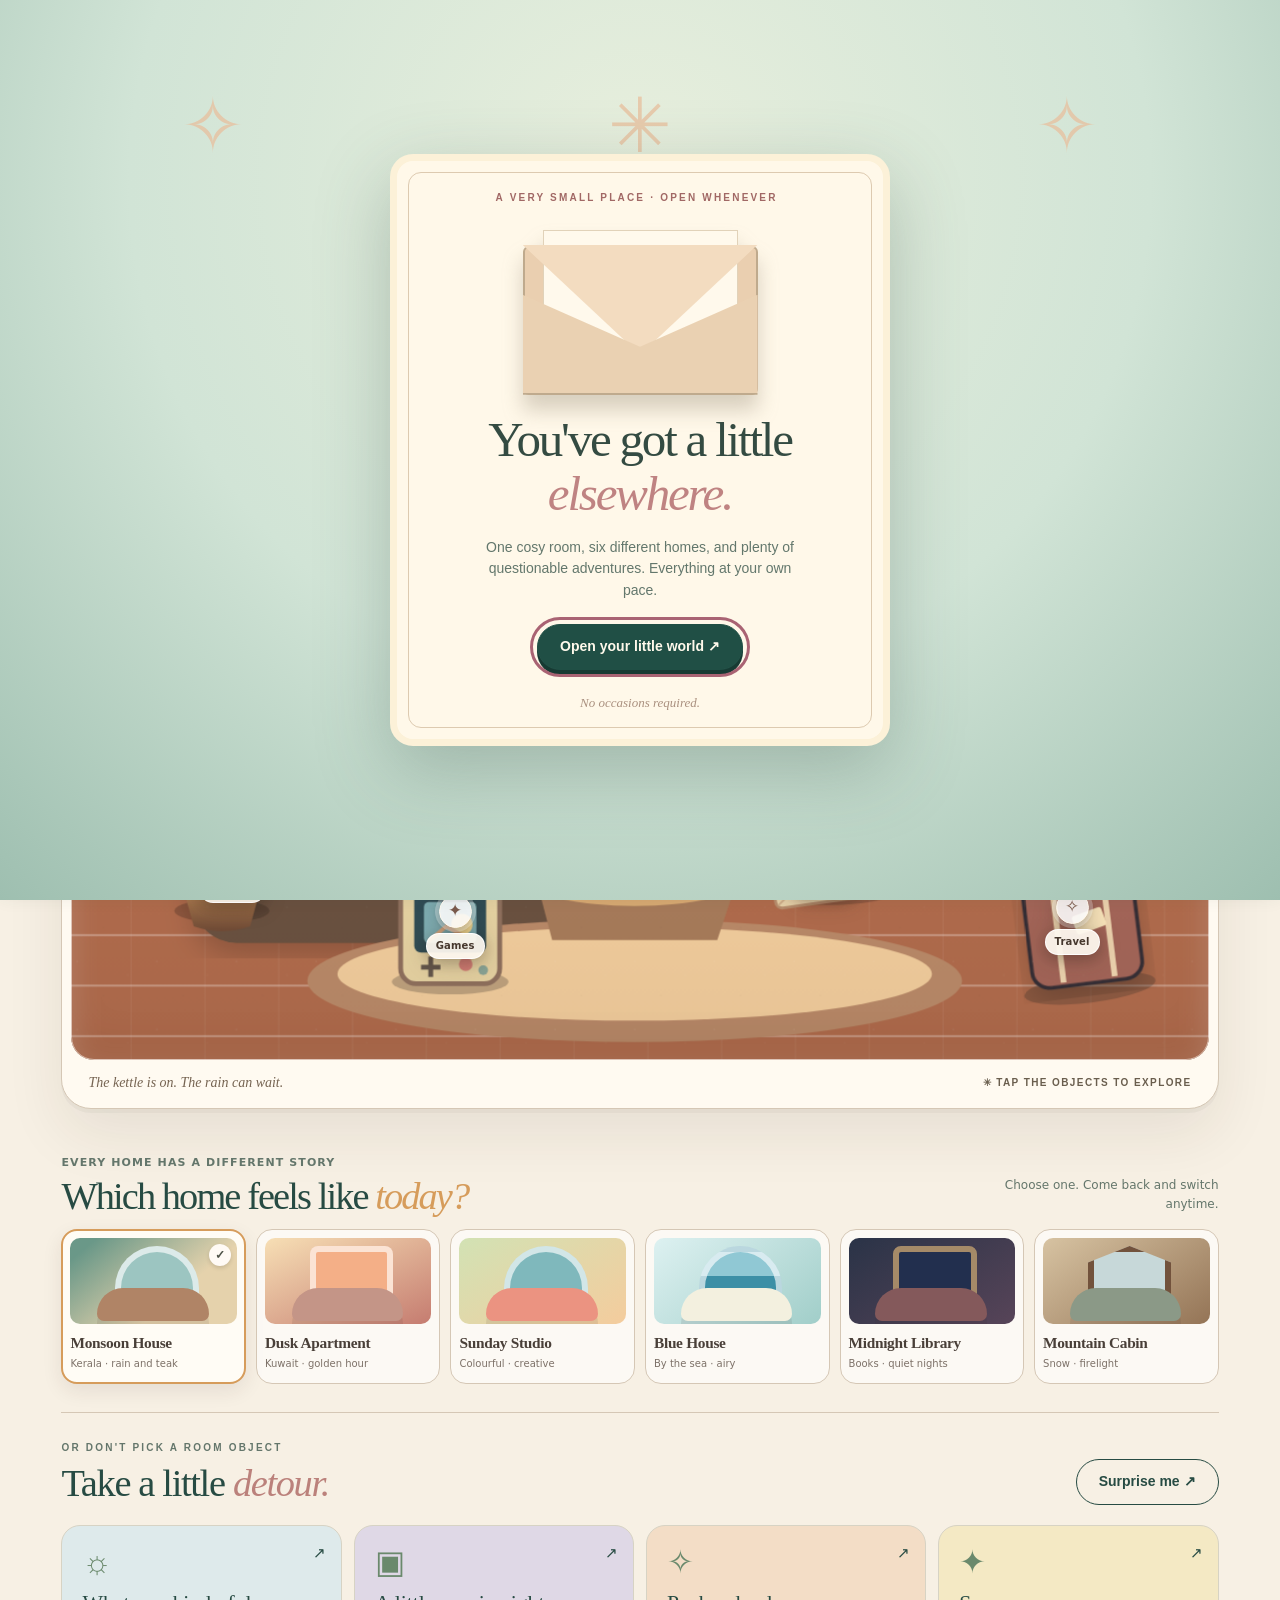
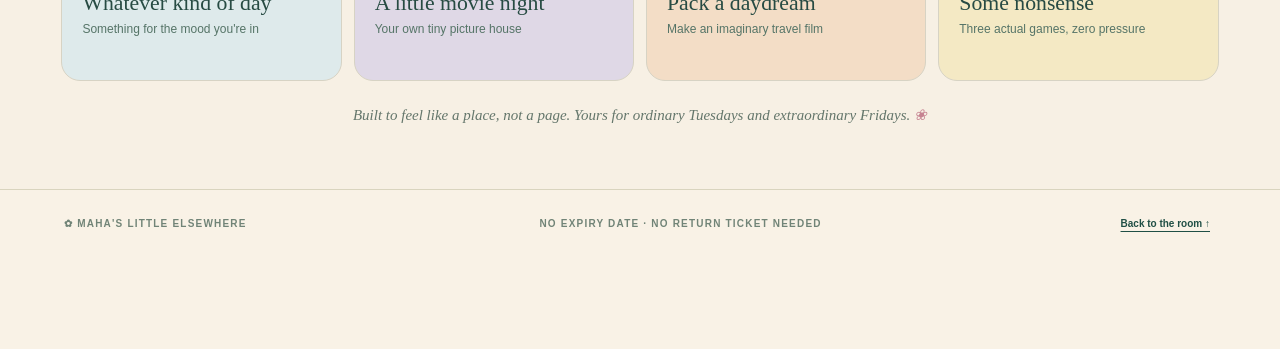
==== commit 6d4514a6: "Replace town map with immersive six-home responsive entrance and clickable room objects" ====
--- a/index.html
+++ b/index.html
@@ -14,6 +14,7 @@
   <link rel="manifest" href="./manifest.webmanifest">
   <link rel="stylesheet" href="./styles.css">
   <link rel="stylesheet" href="./refinement.css">
+  <link rel="stylesheet" href="./room-world.css">
   <title>Maha's Little Elsewhere 🌸</title>
 </head>
 <body>
@@ -27,101 +28,137 @@
     </div>
   </header>
   <main id="main">
-    <section id="scene-home" class="scene scene-home" data-scene="home" aria-labelledby="home-title">
-      <div class="home-layout">
-        <div class="home-copy">
-          <p class="eyebrow"><span class="mini-sun">✳</span> A TINY TOWN · EXCLUSIVELY FOR YOUR RANDOM DAYS</p>
-          <h1 id="home-title">Come in, <i>Maha.</i></h1>
-          <p class="lead">Your little elsewhere is open.</p>
-          <p>A flower shop, a tiny cinema, letters, and a few things that make absolutely no sense. Pick a door.</p>
-          <div class="home-cta"><button class="primary-btn" data-go="garden">Visit the flowers <span aria-hidden="true">↗</span></button><span class="scribble-note">No tickets. No rush.<svg viewBox="0 0 80 28" aria-hidden="true"><path d="M2 4 Q32 27 72 10 l-12 -3 M72 10 l-6 11"/></svg></span></div>
+    <section id="scene-home" class="scene scene-home world-home" data-scene="home" data-room-theme="monsoon" aria-labelledby="home-title">
+      <div class="room-collection">
+        <div class="room-hero-heading">
+          <div>
+            <p class="room-kicker"><span class="room-sparkle" aria-hidden="true">✳</span> SIX LITTLE HOMES · ONE VERY GOOD REASON TO COME BACK</p>
+            <h1 id="home-title" class="room-hero-title">Come in, <em>Maha.</em></h1>
+          </div>
+          <div class="room-hero-copy">
+            <p>Somewhere to disappear into for a little while. Every object has somewhere to take you.</p>
+            <span class="room-note-small">Your room. Your pace. No occasion needed.</span>
+          </div>
         </div>
-        <div class="map-stage">
-          <div class="map-frame" aria-label="Interactive town map"><div class="map-depth map-depth-back" aria-hidden="true"></div><img class="town-art" src="./assets/little-town.svg" alt="An illustrated miniature town with a flower shop, cinema, post office, hills, tiny roads and a travel station" width="1400" height="840">
-            <button class="town-hotspot hotspot-garden" data-go="garden" aria-label="Visit the flower shop"><span>Flowers</span></button>
-            <button class="town-hotspot hotspot-mail" data-go="mail" aria-label="Visit the post office"><span>Post office</span></button>
-            <button class="town-hotspot hotspot-cinema" data-go="cinema" aria-label="Visit the picture house"><span>Cinema</span></button>
-            <button class="town-hotspot hotspot-travel" data-go="travel" aria-label="Visit the travel station"><span>Travel</span></button>
-            <button class="town-hotspot hotspot-arcade" data-go="arcade" aria-label="Visit the arcade"><span>Arcade</span></button>
+
+        <div class="room-shell" id="room-shell" data-room-theme="monsoon">
+          <div class="room-shell-head">
+            <div class="room-label"><span class="room-door" aria-hidden="true">⌂</span><span class="room-label-text"><strong id="room-name">The Monsoon House</strong><small>ONE ROOM · MANY LITTLE ESCAPES</small></span></div>
+            <div class="room-discover"><span aria-hidden="true"></span> Everything here opens</div>
           </div>
-          <p class="map-caption"><span class="map-caption-star" aria-hidden="true">✳</span> Tap a building to go in · Or choose a little detour below.</p>
+          <div class="room-scene" id="room-scene">
+            <div class="room-art" id="room-art" role="img" aria-label="An illustrated welcoming living room with flowers, a television, suitcase, letters, games and a reading lamp."></div>
+            <button type="button" class="room-object" data-object="garden" data-go="garden" aria-label="Pick flowers from the vase"><span class="room-object-dot" aria-hidden="true">✿</span><span class="room-object-text">Flowers</span></button>
+            <button type="button" class="room-object" data-object="cinema" data-go="cinema" aria-label="Watch a film through the room screen"><span class="room-object-dot" aria-hidden="true">▣</span><span class="room-object-text">Cinema</span></button>
+            <button type="button" class="room-object" data-object="mail" data-go="mail" aria-label="Open the letters"><span class="room-object-dot" aria-hidden="true">✉</span><span class="room-object-text">Letters</span></button>
+            <button type="button" class="room-object" data-object="travel" data-go="travel" aria-label="Open the travel suitcase"><span class="room-object-dot" aria-hidden="true">✧</span><span class="room-object-text">Travel</span></button>
+            <button type="button" class="room-object" data-object="arcade" data-go="arcade" aria-label="Play games on the console"><span class="room-object-dot" aria-hidden="true">✦</span><span class="room-object-text">Games</span></button>
+            <button type="button" class="room-object" data-object="weather" data-go="weather" aria-label="Visit the mood window through the lamp"><span class="room-object-dot" aria-hidden="true">☼</span><span class="room-object-text">Moods</span></button>
+            <button type="button" class="room-object" data-object="curiosities" data-go="curiosities" aria-label="Open the secret drawers"><span class="room-object-dot" aria-hidden="true">⌁</span><span class="room-object-text">Secrets</span></button>
+          </div>
+          <div class="room-objects-mobile" aria-label="Explore the room's objects">
+            <button class="room-mobile-door" type="button" data-go="garden"><span class="door-symbol" aria-hidden="true">✿</span><span><strong>Flowers</strong><small>Make a bouquet</small></span></button>
+            <button class="room-mobile-door" type="button" data-go="mail"><span class="door-symbol" aria-hidden="true">✉</span><span><strong>Letters</strong><small>A little postbox</small></span></button>
+            <button class="room-mobile-door" type="button" data-go="cinema"><span class="door-symbol" aria-hidden="true">▣</span><span><strong>Cinema</strong><small>A tiny film</small></span></button>
+            <button class="room-mobile-door" type="button" data-go="travel"><span class="door-symbol" aria-hidden="true">✧</span><span><strong>Suitcase</strong><small>Dream a detour</small></span></button>
+            <button class="room-mobile-door" type="button" data-go="arcade"><span class="door-symbol" aria-hidden="true">✦</span><span><strong>Arcade</strong><small>Play for a bit</small></span></button>
+            <button class="room-mobile-door" type="button" data-go="weather"><span class="door-symbol" aria-hidden="true">☼</span><span><strong>Mood lamp</strong><small>For any kind of day</small></span></button>
+            <button class="room-mobile-door" type="button" data-go="curiosities"><span class="door-symbol" aria-hidden="true">⌁</span><span><strong>Secret drawers</strong><small>A small surprise awaits</small></span></button>
+          </div>
+          <div class="room-shell-foot"><p id="room-note" aria-live="polite">The kettle is on. The rain can wait.</p><span>✳ TAP THE OBJECTS TO EXPLORE</span></div>
         </div>
       </div>
-      <div class="home-bottom">
-        <div class="home-next-head"><div><p class="section-eyebrow">OR TAKE A LITTLE DETOUR</p><h2>What sounds good <i>right now?</i></h2></div><button class="outline-btn" id="surprise-me" type="button">Surprise me ↗</button></div>
-        <div class="district-grid" id="district-grid">
-          <button data-go="weather" class="district district-blue"><span class="district-symbol">☼</span><b>For whatever kind of day</b><small>A little window for the mood you're in</small><span class="district-arrow">↗</span></button>
-          <button data-go="cinema" class="district district-lilac"><span class="district-symbol">▣</span><b>Watch a tiny film</b><small>Find a seat in the picture house</small><span class="district-arrow">↗</span></button>
-          <button data-go="travel" class="district district-orange"><span class="district-symbol">✧</span><b>Dream up a detour</b><small>Try the very unofficial travel studio</small><span class="district-arrow">↗</span></button>
-          <button data-go="arcade" class="district district-yellow"><span class="district-symbol">✦</span><b>A bit of nonsense</b><small>Three games. No serious consequences.</small><span class="district-arrow">↗</span></button>
+
+      <div class="room-room-picker">
+        <div class="room-picker-head">
+          <div><p>EVERY HOME HAS A DIFFERENT STORY</p><h2>Which home feels like <em>today?</em></h2></div>
+          <p class="picker-hint">Choose one. Come back and switch anytime.</p>
+        </div>
+        <div class="room-theme-picker" id="room-theme-picker" role="group" aria-label="Choose which home to visit">
+          <button type="button" class="room-theme selected" data-room="monsoon" aria-pressed="true"><span class="theme-mini" aria-hidden="true"></span><strong>Monsoon House</strong><small>Kerala · rain and teak</small></button>
+          <button type="button" class="room-theme" data-room="dusk" aria-pressed="false"><span class="theme-mini" aria-hidden="true"></span><strong>Dusk Apartment</strong><small>Kuwait · golden hour</small></button>
+          <button type="button" class="room-theme" data-room="sunday" aria-pressed="false"><span class="theme-mini" aria-hidden="true"></span><strong>Sunday Studio</strong><small>Colourful · creative</small></button>
+          <button type="button" class="room-theme" data-room="coast" aria-pressed="false"><span class="theme-mini" aria-hidden="true"></span><strong>Blue House</strong><small>By the sea · airy</small></button>
+          <button type="button" class="room-theme" data-room="library" aria-pressed="false"><span class="theme-mini" aria-hidden="true"></span><strong>Midnight Library</strong><small>Books · quiet nights</small></button>
+          <button type="button" class="room-theme" data-room="cabin" aria-pressed="false"><span class="theme-mini" aria-hidden="true"></span><strong>Mountain Cabin</strong><small>Snow · firelight</small></button>
         </div>
       </div>
-      <p class="home-footerline">Made to be visited on an ordinary Tuesday, a brilliant Friday, or a very strange Wednesday. <span>❀</span></p>
+
+      <div class="home-bottom">
+        <div class="home-next-head"><div><p class="section-eyebrow">OR DON'T PICK A ROOM OBJECT</p><h2>Take a little <i>detour.</i></h2></div><button class="outline-btn" id="surprise-me" type="button">Surprise me ↗</button></div>
+        <div class="district-grid" id="district-grid">
+          <button data-go="weather" class="district district-blue"><span class="district-symbol">☼</span><b>Whatever kind of day</b><small>Something for the mood you're in</small><span class="district-arrow">↗</span></button>
+          <button data-go="cinema" class="district district-lilac"><span class="district-symbol">▣</span><b>A little movie night</b><small>Your own tiny picture house</small><span class="district-arrow">↗</span></button>
+          <button data-go="travel" class="district district-orange"><span class="district-symbol">✧</span><b>Pack a daydream</b><small>Make an imaginary travel film</small><span class="district-arrow">↗</span></button>
+          <button data-go="arcade" class="district district-yellow"><span class="district-symbol">✦</span><b>Some nonsense</b><small>Three actual games, zero pressure</small><span class="district-arrow">↗</span></button>
+        </div>
+      </div>
+      <p class="home-footerline">Built to feel like a place, not a page. Yours for ordinary Tuesdays and extraordinary Fridays. <span>❀</span></p>
     </section>
 
     <section id="scene-garden" class="scene scene-garden" data-scene="garden" aria-labelledby="garden-title" hidden>
-      <div class="section-top"><button class="back-link" data-go="home">← Town square</button><span class="location-tag">NO. 01 · FLOWER LANE</span></div>
+      <div class="section-top"><button class="back-link" data-go="home">← Back to the room</button><span class="location-tag">NO. 01 · FLOWER LANE</span></div>
       <div class="scene-heading"><div><p class="eyebrow">WELCOME TO THE FLOWER SHOP</p><h2 id="garden-title">A bouquet, <i>just because.</i></h2><p>Pick the flowers. Mix whatever colours you fancy. There are no wrong arrangements and absolutely no florist judging you.</p></div><span class="heading-ornament" aria-hidden="true">✿</span></div>
       <div class="garden-layout">
         <div class="bouquet-workspace"><div class="bouquet-topnote">MAHA'S LITTLE FLOWER SHOP <span>✴</span> FLOWERS DON'T NEED AN OCCASION</div><div id="bouquet-stage" class="bouquet-stage" aria-label="Your bouquet arrangement"></div><p id="bouquet-message" class="bouquet-message" aria-live="polite">This bunch is waiting for a little colour.</p><div class="bouquet-buttons"><button id="bouquet-undo" class="outline-btn" disabled>↶ Undo</button><button id="bouquet-save" class="primary-btn">Keep this bouquet</button><button id="bouquet-reset" class="text-button">Start over</button></div></div>
         <div class="flower-counter"><p class="counter-title">PICK YOUR STEMS <span id="stem-count">0 / 7</span></p><div id="flower-options" class="flower-options"></div><div class="counter-drawer"><span class="counter-drawer-icon">✎</span><div><b>A note from the florist</b><p>Some flowers are for big days. These are for whichever day it happens to be.</p></div></div><div class="counter-drawer"><span class="counter-drawer-icon">❀</span><div><b>A tiny secret</b><p>Try adding different kinds of flowers. Each one has its own little meaning.</p></div></div></div>
       </div>
-      <aside class="scene-next" aria-label="Another little detour"><span class="scene-next-squiggle" aria-hidden="true">✳</span><div><p>NO NEED TO SEE EVERYTHING AT ONCE</p><h3>Fancy another little detour?</h3></div><div class="scene-next-actions"><button type="button" class="outline-btn" data-go="home">Town map ↗</button><button type="button" class="primary-btn" data-go="mail">Read a letter →</button></div></aside>
+      <aside class="scene-next" aria-label="Another little detour"><span class="scene-next-squiggle" aria-hidden="true">✳</span><div><p>NO NEED TO SEE EVERYTHING AT ONCE</p><h3>Fancy another little detour?</h3></div><div class="scene-next-actions"><button type="button" class="outline-btn" data-go="home">Back to room ↗</button><button type="button" class="primary-btn" data-go="mail">Read a letter →</button></div></aside>
     </section>
 
     <section id="scene-weather" class="scene scene-weather" data-scene="weather" aria-labelledby="weather-title" hidden>
-      <div class="section-top"><button class="back-link" data-go="home">← Town square</button><span class="location-tag">NO. 02 · WHATEVER THE WEATHER</span></div>
+      <div class="section-top"><button class="back-link" data-go="home">← Back to the room</button><span class="location-tag">NO. 02 · WHATEVER THE WEATHER</span></div>
       <div class="scene-heading"><div><p class="eyebrow">A WINDOW THAT DOESN'T ASK TOO MANY QUESTIONS</p><h2 id="weather-title">What's the weather <i>in your head?</i></h2><p>Not the Kuwait forecast. The other kind. Choose whatever feels closest today; you can change your mind in two seconds.</p></div><span class="heading-ornament" aria-hidden="true">☼</span></div>
       <div class="weather-choices" id="weather-choices"></div>
       <div class="weather-experience" id="weather-experience"><div class="weather-empty"><span>☼</span><h3>Any kind of day is welcome here.</h3><p>Tap a little weather report above to open your window.</p></div></div>
-      <aside class="scene-next" aria-label="Another little detour"><span class="scene-next-squiggle" aria-hidden="true">✳</span><div><p>NO NEED TO SEE EVERYTHING AT ONCE</p><h3>Fancy another little detour?</h3></div><div class="scene-next-actions"><button type="button" class="outline-btn" data-go="home">Town map ↗</button><button type="button" class="primary-btn" data-go="garden">Pick some flowers →</button></div></aside>
+      <aside class="scene-next" aria-label="Another little detour"><span class="scene-next-squiggle" aria-hidden="true">✳</span><div><p>NO NEED TO SEE EVERYTHING AT ONCE</p><h3>Fancy another little detour?</h3></div><div class="scene-next-actions"><button type="button" class="outline-btn" data-go="home">Back to room ↗</button><button type="button" class="primary-btn" data-go="garden">Pick some flowers →</button></div></aside>
     </section>
 
     <section id="scene-mail" class="scene scene-mail" data-scene="mail" aria-labelledby="mail-title" hidden>
-      <div class="section-top"><button class="back-link" data-go="home">← Town square</button><span class="location-tag">NO. 03 · POST OFFICE</span></div>
+      <div class="section-top"><button class="back-link" data-go="home">← Back to the room</button><span class="location-tag">NO. 03 · POST OFFICE</span></div>
       <div class="scene-heading"><div><p class="eyebrow">DELIVERIES TO: MAHA, ANYWHERE</p><h2 id="mail-title">The post office <i>at the end of the road.</i></h2><p>It's small, it's rather dramatic about stamps, and it has a few things addressed to you.</p></div><span class="heading-ornament" aria-hidden="true">✉</span></div>
       <div class="segmented" role="tablist" aria-label="Post office collections"><button id="tab-postcards" class="segment active" role="tab" aria-controls="postcards-panel" aria-selected="true" data-mail-tab="postcards">Postcards <span>↗</span></button><button id="tab-letters" class="segment" role="tab" aria-controls="letters-panel" aria-selected="false" data-mail-tab="letters">Little letters <span>✎</span></button></div>
       <div id="postcards-panel" role="tabpanel" aria-labelledby="tab-postcards"><div class="mail-intro"><p>Each card has something scribbled on the back. Tap to flip; swipe across to explore on a phone.</p><span>POSTMARKS: <b id="postcard-count">0</b></span></div><div id="postcards-grid" class="postcards-grid"></div></div>
       <div id="letters-panel" role="tabpanel" aria-labelledby="tab-letters" hidden><div class="mail-intro"><p>A few letters with wildly different levels of seriousness. Pick any envelope.</p><span>FOR YOUR EYES, MOSTLY.</span></div><div id="letters-grid" class="letters-grid"></div></div>
-      <aside class="scene-next" aria-label="Another little detour"><span class="scene-next-squiggle" aria-hidden="true">✳</span><div><p>NO NEED TO SEE EVERYTHING AT ONCE</p><h3>Fancy another little detour?</h3></div><div class="scene-next-actions"><button type="button" class="outline-btn" data-go="home">Town map ↗</button><button type="button" class="primary-btn" data-go="cinema">See the picture show →</button></div></aside>
+      <aside class="scene-next" aria-label="Another little detour"><span class="scene-next-squiggle" aria-hidden="true">✳</span><div><p>NO NEED TO SEE EVERYTHING AT ONCE</p><h3>Fancy another little detour?</h3></div><div class="scene-next-actions"><button type="button" class="outline-btn" data-go="home">Back to room ↗</button><button type="button" class="primary-btn" data-go="cinema">See the picture show →</button></div></aside>
     </section>
 
     <section id="scene-cinema" class="scene scene-cinema" data-scene="cinema" aria-labelledby="cinema-title" hidden>
-      <div class="section-top"><button class="back-link" data-go="home">← Town square</button><span class="location-tag">NO. 04 · PICTURE HOUSE</span></div>
+      <div class="section-top"><button class="back-link" data-go="home">← Back to the room</button><span class="location-tag">NO. 04 · PICTURE HOUSE</span></div>
       <div class="scene-heading cinema-heading"><div><p class="eyebrow">ONE TICKET, UNLIMITED REWATCHES</p><h2 id="cinema-title">The smallest cinema <i>in the world.</i></h2><p>Original production. Extremely tiny budget. Quite a lot of heart. Find a seat.</p></div><span class="heading-ornament" aria-hidden="true">✷</span></div>
       <div class="cinema-room"><div class="cinema-marquee"><span>✦</span> THE ELSEWHERE PICTURE HOUSE <span>✦</span></div><div class="movie-shell"><div class="movie-curtain curtain-left" aria-hidden="true"></div><div class="movie-curtain curtain-right" aria-hidden="true"></div><div id="film-screen" class="film-screen" aria-label="Animated story scenes"><div id="film-art" class="film-art"></div><div class="film-copy"><p id="film-caption">The Girl Who Collected Firsts</p></div><div class="film-grain" aria-hidden="true"></div></div></div><div class="cinema-controls"><button id="film-play" class="primary-btn">▶ Start the little film</button><button id="film-next" class="outline-btn" disabled>Next scene →</button><button id="film-replay" class="text-button">↶ From the beginning</button></div><div class="film-meta"><span id="film-counter">SCENE 00 / 05</span><div class="film-progress"><span id="film-progress"></span></div><span>THE GIRL WHO COLLECTED FIRSTS</span></div></div>
       <p class="cinema-footnote">This film contains no real travel footage, no deadlines, and one highly suspicious cloud café.</p>
-      <aside class="scene-next" aria-label="Another little detour"><span class="scene-next-squiggle" aria-hidden="true">✳</span><div><p>NO NEED TO SEE EVERYTHING AT ONCE</p><h3>Fancy another little detour?</h3></div><div class="scene-next-actions"><button type="button" class="outline-btn" data-go="home">Town map ↗</button><button type="button" class="primary-btn" data-go="travel">Make a tiny film →</button></div></aside>
+      <aside class="scene-next" aria-label="Another little detour"><span class="scene-next-squiggle" aria-hidden="true">✳</span><div><p>NO NEED TO SEE EVERYTHING AT ONCE</p><h3>Fancy another little detour?</h3></div><div class="scene-next-actions"><button type="button" class="outline-btn" data-go="home">Back to room ↗</button><button type="button" class="primary-btn" data-go="travel">Make a tiny film →</button></div></aside>
     </section>
 
     <section id="scene-travel" class="scene scene-travel" data-scene="travel" aria-labelledby="travel-title" hidden>
-      <div class="section-top"><button class="back-link" data-go="home">← Town square</button><span class="location-tag">NO. 05 · DEPARTURE LOUNGE</span></div>
+      <div class="section-top"><button class="back-link" data-go="home">← Back to the room</button><span class="location-tag">NO. 05 · DEPARTURE LOUNGE</span></div>
       <div class="scene-heading"><div><p class="eyebrow">NO BOARDING PASS REQUIRED</p><h2 id="travel-title">The almost-there <i>travel studio.</i></h2><p>Make a tiny travel film from three imaginary shots. No camera. No pressure to post. Just for the fun of thinking, “What if?”</p></div><span class="heading-ornament" aria-hidden="true">✧</span></div>
       <div class="travel-layout"><div class="studio-film"><div class="studio-header"><span>MAHA'S MOVING PICTURES</span><span>REC ● IMAGINATION</span></div><div id="studio-preview" class="studio-preview"><div class="studio-placeholder"><span>◉</span><h3>Your next little adventure.</h3><p>Choose three shots and press play.</p></div></div><div id="studio-progress" class="studio-progress" aria-live="polite">SHOT 0 / 3</div></div><div class="studio-editor"><h3>DIRECTOR'S DESK <span>✎</span></h3><p>Choose three scenes for your very short film.</p><div id="studio-shots" class="studio-shots"></div><div id="studio-slots" class="studio-slots" aria-label="Selected shots"></div><div class="studio-buttons"><button id="studio-play" class="primary-btn" disabled>▶ Premiere my film</button><button id="studio-clear" class="outline-btn">Clear reel</button></div><p class="handwritten-aside">Director's note: Not every adventure needs a vlog. Some are best kept for yourself.</p></div></div>
-      <aside class="scene-next" aria-label="Another little detour"><span class="scene-next-squiggle" aria-hidden="true">✳</span><div><p>NO NEED TO SEE EVERYTHING AT ONCE</p><h3>Fancy another little detour?</h3></div><div class="scene-next-actions"><button type="button" class="outline-btn" data-go="home">Town map ↗</button><button type="button" class="primary-btn" data-go="arcade">Play for a bit →</button></div></aside>
+      <aside class="scene-next" aria-label="Another little detour"><span class="scene-next-squiggle" aria-hidden="true">✳</span><div><p>NO NEED TO SEE EVERYTHING AT ONCE</p><h3>Fancy another little detour?</h3></div><div class="scene-next-actions"><button type="button" class="outline-btn" data-go="home">Back to room ↗</button><button type="button" class="primary-btn" data-go="arcade">Play for a bit →</button></div></aside>
     </section>
 
     <section id="scene-arcade" class="scene scene-arcade" data-scene="arcade" aria-labelledby="arcade-title" hidden>
-      <div class="section-top"><button class="back-link" data-go="home">← Town square</button><span class="location-tag">NO. 06 · LITTLE ARCADE</span></div>
+      <div class="section-top"><button class="back-link" data-go="home">← Back to the room</button><span class="location-tag">NO. 06 · LITTLE ARCADE</span></div>
       <div class="scene-heading"><div><p class="eyebrow">HIGHLY IMPORTANT RECREATIONAL NONSENSE</p><h2 id="arcade-title">A little bit of <i>play.</i></h2><p>Three actual games, zero life lessons. Pick your current level of competitive spirit.</p></div><span class="heading-ornament" aria-hidden="true">★</span></div>
       <div class="game-picker" role="tablist" aria-label="Choose a mini game"><button class="game-tab active" data-game-tab="catch" role="tab" aria-controls="game-catch" aria-selected="true">✿ Flower Dash</button><button class="game-tab" data-game-tab="memory" role="tab" aria-controls="game-memory" aria-selected="false">✉ Postcard Pairs</button><button class="game-tab" data-game-tab="suitcase" role="tab" aria-controls="game-suitcase" aria-selected="false">✧ Pack & Go</button></div>
       <div id="game-catch" class="game-panel" role="tabpanel"><div class="game-titleline"><div><h3>Flower Dash <span>✿</span></h3><p>Catch the blossoms, dodge the storm clouds. Move the basket with a finger, mouse or ← → keys.</p></div><div class="score-card">FLOWERS <b id="catch-score">0</b></div></div><div class="canvas-frame"><canvas id="catch-canvas" width="720" height="340" aria-label="Flower-catching game, use left and right arrow keys or move a pointer to position the basket"></canvas><div id="catch-overlay" class="catch-overlay"><p id="catch-overlay-text">Ready, florist?</p><button id="catch-start" class="primary-btn">▶ Start catching</button></div></div><div class="catch-details"><span id="catch-status" aria-live="polite">Catch 12 flowers to earn the florist's medal.</span><span id="catch-lives">☁ MISSES: 0 / 5</span><button id="catch-reset" class="text-button">↶ Restart</button></div></div>
       <div id="game-memory" class="game-panel" role="tabpanel" hidden><div class="game-titleline"><div><h3>Postcard Pairs <span>✉</span></h3><p>Find six matching pairs. The postmaster insists this qualifies as work.</p></div><div class="score-card">MOVES <b id="memory-moves">0</b></div></div><div id="memory-board" class="memory-board" aria-label="Postcard matching board"></div><div class="game-bottom"><p id="memory-status" aria-live="polite">Turn over two cards to find a match.</p><button id="memory-restart" class="outline-btn">↶ Shuffle again</button></div></div>
       <div id="game-suitcase" class="game-panel" role="tabpanel" hidden><div class="game-titleline"><div><h3>Pack & Go <span>✧</span></h3><p>An unexpected trip! Choose the three things you'll actually need.</p></div><div class="score-card">PACKED <b id="pack-score">0 / 3</b></div></div><div class="packing-board"><div id="pack-destination" class="pack-destination"></div><div id="pack-items" class="pack-items"></div><div class="pack-bottom"><p id="pack-message" aria-live="polite"></p><button id="pack-check" class="primary-btn">Check suitcase</button><button id="pack-next" class="outline-btn">New destination ↗</button></div></div></div>
-      <aside class="scene-next" aria-label="Another little detour"><span class="scene-next-squiggle" aria-hidden="true">✳</span><div><p>NO NEED TO SEE EVERYTHING AT ONCE</p><h3>Fancy another little detour?</h3></div><div class="scene-next-actions"><button type="button" class="outline-btn" data-go="home">Town map ↗</button><button type="button" class="primary-btn" data-go="curiosities">Find a secret →</button></div></aside>
+      <aside class="scene-next" aria-label="Another little detour"><span class="scene-next-squiggle" aria-hidden="true">✳</span><div><p>NO NEED TO SEE EVERYTHING AT ONCE</p><h3>Fancy another little detour?</h3></div><div class="scene-next-actions"><button type="button" class="outline-btn" data-go="home">Back to room ↗</button><button type="button" class="primary-btn" data-go="curiosities">Find a secret →</button></div></aside>
     </section>
 
     <section id="scene-curiosities" class="scene scene-curiosities" data-scene="curiosities" aria-labelledby="curiosities-title" hidden>
-      <div class="section-top"><button class="back-link" data-go="home">← Town square</button><span class="location-tag">NO. 07 · THE ODDITIES SHOP</span></div>
+      <div class="section-top"><button class="back-link" data-go="home">← Back to the room</button><span class="location-tag">NO. 07 · THE ODDITIES SHOP</span></div>
       <div class="scene-heading"><div><p class="eyebrow">SLIGHTLY USELESS THINGS. LOVELY THINGS.</p><h2 id="curiosities-title">A cabinet of <i>curious things.</i></h2><p>Open a drawer, take the unlabelled door, collect a few stamps. You were always allowed to be nosy here.</p></div><span class="heading-ornament" aria-hidden="true">⌁</span></div>
       <div class="oddities-layout"><div class="cabinet"><div class="cabinet-header"><h3>LOST & FOUND DEPARTMENT</h3><p>Tap a drawer. Somebody has been misplacing some very strange objects.</p></div><div id="cabinet-drawers" class="cabinet-drawers"></div><div id="cabinet-message" class="cabinet-message" aria-live="polite">The drawers are waiting. One of them definitely squeaks.</div></div><div class="secrets-column"><div class="secret-door-card"><p>DEFINITELY NOT A SECRET</p><button id="secret-door" class="secret-door" aria-label="Open the unlabelled door"><span class="door-number">?</span><span class="door-knob"></span></button><h3>The unlabelled door.</h3><p id="secret-message">Nobody knows what lives behind it. It changes its mind occasionally.</p><button id="secret-open" class="outline-btn">Open the door ↗</button></div><div class="capsule-card"><span class="capsule-star" aria-hidden="true">✳</span><h3>A note to future Maha</h3><p>Write a tiny note and keep it here. It stays on this device, in this browser. No sending, no accounts.</p><label for="capsule-input">ONE THING YOU'D LIKE TO REMEMBER</label><textarea id="capsule-input" rows="3" maxlength="400" placeholder="Dear future me, ..."></textarea><div class="capsule-actions"><button id="capsule-save" class="primary-btn">Seal the note ✉</button><button id="capsule-open" class="outline-btn">Read saved note</button><button id="capsule-delete" class="text-button">Erase saved note</button></div><p id="capsule-feedback" aria-live="polite"></p></div></div></div>
       <div class="museum"><div class="museum-header"><div><p class="eyebrow">THE POCKET MUSEUM</p><h3>Proof of pleasant detours.</h3></div><span><b id="stamp-count">0</b> / <b id="stamp-total">0</b> collected</span></div><p>Not achievements in any serious sense. Just little souvenirs from the places you've visited. Saved here for next time.</p><div id="stamp-grid" class="stamp-grid"></div><button id="progress-reset" class="text-button reset-progress">Clear collected stamps & progress</button></div>
-      <aside class="scene-next" aria-label="Another little detour"><span class="scene-next-squiggle" aria-hidden="true">✳</span><div><p>NO NEED TO SEE EVERYTHING AT ONCE</p><h3>Fancy another little detour?</h3></div><div class="scene-next-actions"><button type="button" class="outline-btn" data-go="home">Town map ↗</button><button type="button" class="primary-btn" data-go="garden">Back to the flowers →</button></div></aside>
+      <aside class="scene-next" aria-label="Another little detour"><span class="scene-next-squiggle" aria-hidden="true">✳</span><div><p>NO NEED TO SEE EVERYTHING AT ONCE</p><h3>Fancy another little detour?</h3></div><div class="scene-next-actions"><button type="button" class="outline-btn" data-go="home">Back to room ↗</button><button type="button" class="primary-btn" data-go="garden">Back to the flowers →</button></div></aside>
     </section>
   </main>
-  <footer class="site-footer"><span>✿ MAHA'S LITTLE ELSEWHERE</span><span>NO EXPIRY DATE · NO RETURN TICKET NEEDED</span><button data-go="home">Back to the town ↑</button></footer>
+  <footer class="site-footer"><span>✿ MAHA'S LITTLE ELSEWHERE</span><span>NO EXPIRY DATE · NO RETURN TICKET NEEDED</span><button data-go="home">Back to the room ↑</button></footer>
   <nav class="dock" aria-label="Main navigation"><div class="dock-inner">
-    <button class="dock-item active" data-go="home" aria-current="page"><span aria-hidden="true">⌂</span><small>Town</small></button>
+    <button class="dock-item active" data-go="home" aria-current="page"><span aria-hidden="true">⌂</span><small>Room</small></button>
     <button class="dock-item" data-go="weather"><span aria-hidden="true">☼</span><small>Moods</small></button>
     <button class="dock-item" data-go="garden"><span aria-hidden="true">✿</span><small>Flowers</small></button>
     <button class="dock-item" data-go="mail"><span aria-hidden="true">✉</span><small>Mail</small></button>
@@ -129,8 +166,8 @@
   </div></nav>
   <dialog id="explore-sheet" class="explore-sheet" aria-labelledby="explore-title">
     <div class="sheet-handle" aria-hidden="true"></div>
-    <div class="sheet-head"><div><p class="eyebrow">YOUR POCKET MAP</p><h2 id="explore-title">Where to, <i>Maha?</i></h2></div><button class="sheet-close" id="explore-close" type="button" aria-label="Close destination menu">×</button></div>
-    <p class="sheet-help">Every door is open. Go wherever feels nice.</p>
+    <div class="sheet-head"><div><p class="eyebrow">YOUR ROOM, YOUR WORLD</p><h2 id="explore-title">Where to, <i>Maha?</i></h2></div><button class="sheet-close" id="explore-close" type="button" aria-label="Close destination menu">×</button></div>
+    <p class="sheet-help">Every object is a door. Go wherever feels nice.</p>
     <div class="sheet-grid">
       <button type="button" data-go="garden"><span>✿</span><b>Flower shop</b><small>Make a bouquet</small></button>
       <button type="button" data-go="weather"><span>☼</span><b>Weather window</b><small>For any kind of day</small></button>
@@ -144,7 +181,7 @@
   <dialog id="letter-dialog" class="letter-dialog" aria-labelledby="letter-dialog-title"><button class="dialog-close" id="letter-close" aria-label="Close letter">×</button><div class="letter-paper"><p class="letter-kicker" id="letter-kicker">A LITTLE LETTER</p><h3 id="letter-dialog-title"></h3><div id="letter-body" class="letter-body"></div><p class="letter-signoff">— From a friend who's very glad you're around. <span>✿</span></p></div></dialog>
   <div id="toast" class="toast" role="status" aria-live="polite" hidden></div>
   <div id="confetti-layer" class="confetti-layer" aria-hidden="true"></div>
-  <div id="entrance" class="entrance" hidden><div class="entrance-sky"><span>✧</span><span>✳</span><span>✧</span></div><div class="entry-card"><p class="eyebrow">A VERY SMALL PLACE · OPEN WHENEVER</p><div class="entry-envelope" aria-hidden="true"><div class="entry-envelope-back"></div><div class="entry-flap"></div><div class="entry-letter">FOR MAHA <span>✿</span></div><div class="entry-front"></div></div><h2>You've got a little <em>elsewhere.</em></h2><p>One tiny town. Several questionable adventures. Everything at your own pace.</p><button id="enter-world" class="primary-btn">Open your little world ↗</button><span class="entry-footnote">No occasions required.</span></div></div>
+  <div id="entrance" class="entrance" hidden><div class="entrance-sky"><span>✧</span><span>✳</span><span>✧</span></div><div class="entry-card"><p class="eyebrow">A VERY SMALL PLACE · OPEN WHENEVER</p><div class="entry-envelope" aria-hidden="true"><div class="entry-envelope-back"></div><div class="entry-flap"></div><div class="entry-letter">FOR MAHA <span>✿</span></div><div class="entry-front"></div></div><h2>You've got a little <em>elsewhere.</em></h2><p>One cosy room, six different homes, and plenty of questionable adventures. Everything at your own pace.</p><button id="enter-world" class="primary-btn">Open your little world ↗</button><span class="entry-footnote">No occasions required.</span></div></div>
   <script src="./js/content.js" defer></script>
   <script src="./js/audio.js" defer></script>
   <script src="./js/postcard-art.js" defer></script>
@@ -152,5 +189,6 @@
   <script src="./js/games.js" defer></script>
   <script src="./js/motion.js" defer></script>
   <script src="./js/app.js" defer></script>
+  <script src="./js/room-world.js" defer></script>
 </body>
 </html>
--- a/room-world.css
+++ b/room-world.css
@@ -0,0 +1,169 @@
+/* MAHA / THE HOME COLLECTION
+   Art-directed, responsive entrance. Does not override other destinations.
+   The room is the navigation, not a decorative colour picker.
+*/
+.world-home{
+  --house-ink:#274b43;--house-accent:#d69c5b;--house-paper:#f7f0e4;
+  --house-muted:#64766b;--house-edge:#d5c7b5;
+  max-width:none!important;margin:0!important;
+  padding:0 0 65px!important;
+  background:var(--house-paper);color:var(--house-ink);
+  transition:background-color .4s ease,color .3s ease;
+}
+.world-home[data-room-theme="dusk"]{--house-ink:#6b4039;--house-accent:#cf795d;--house-paper:#fbefdf;--house-muted:#8b6e61;--house-edge:#e4c9b8}
+.world-home[data-room-theme="sunday"]{--house-ink:#3e6049;--house-accent:#e18f75;--house-paper:#f9f5e2;--house-muted:#647e60;--house-edge:#d5dbc0}
+.world-home[data-room-theme="coast"]{--house-ink:#2e667e;--house-accent:#dca66e;--house-paper:#eef5ef;--house-muted:#60898d;--house-edge:#bdd8d7}
+.world-home[data-room-theme="library"]{--house-ink:#f3dfbf;--house-accent:#dfb77b;--house-paper:#242938;--house-muted:#c0b7ae;--house-edge:#545568}
+.world-home[data-room-theme="cabin"]{--house-ink:#3f5b49;--house-accent:#c78055;--house-paper:#f5ecdf;--house-muted:#667c69;--house-edge:#d7bea5}
+.world-home button{touch-action:manipulation}
+.world-home button:focus-visible{outline:3px solid var(--house-accent);outline-offset:4px}
+.world-home .room-collection{max-width:1640px;margin:0 auto;padding:clamp(20px,3vw,46px) clamp(15px,4.8vw,86px) 16px}
+.room-hero-heading{display:grid;grid-template-columns:minmax(0,1.2fr) minmax(0,.55fr);align-items:end;gap:30px;margin-bottom:27px}
+.room-hero-title{margin:0!important;max-width:950px!important;font-family:Georgia,"Iowan Old Style",serif;font-weight:400;letter-spacing:-.062em;font-size:clamp(48px,6vw,102px)!important;line-height:1.02}
+.room-hero-title em{font-weight:400;color:var(--house-accent);font-style:italic}
+.room-hero-heading .room-kicker{font-family:system-ui,-apple-system,sans-serif;font-size:11px;letter-spacing:.24em;font-weight:790;color:var(--house-muted);margin:0 0 14px}
+.room-hero-copy{display:flex;flex-direction:column;align-items:flex-start;gap:16px;margin-bottom:7px}
+.room-hero-copy p{font-family:Georgia,serif;line-height:1.48;font-size:clamp(17px,1.55vw,22px);color:var(--house-muted);max-width:350px;margin:0}
+.room-hero-copy .room-note-small{font-family:system-ui,-apple-system,sans-serif;font-size:11px;letter-spacing:.09em;text-transform:uppercase;font-weight:750;color:var(--house-ink);opacity:.72}
+.room-sparkle{display:inline-block;color:var(--house-accent);transform:rotate(15deg)}
+.room-shell{border-radius:30px;background:#fffaf1;padding:9px;border:1px solid var(--house-edge);box-shadow:0 25px 60px #31281e15,0 4px 0 #26191209;overflow:hidden}
+.room-shell-head{display:flex;align-items:center;justify-content:space-between;gap:10px;min-height:55px;padding:3px 17px 8px;color:#635b52}
+.room-shell-head .room-label{display:flex;align-items:center;gap:12px;min-width:0}
+.room-shell-head .room-label .room-door{background:#e8d4b1;width:30px;height:30px;border:1px solid #cbb28e;border-radius:50%;display:grid;place-items:center;color:#7b634b;font-family:Georgia,serif;font-size:22px}
+.room-label-text{display:flex;flex-direction:column;min-width:0}
+.room-label-text strong{font-family:Georgia,serif;font-size:19px;font-weight:500;white-space:nowrap;overflow:hidden;text-overflow:ellipsis}
+.room-label-text small{font-size:9px;letter-spacing:.14em;text-transform:uppercase;font-weight:800;opacity:.65}
+.room-shell-head .room-discover{font-size:11px;letter-spacing:.09em;text-transform:uppercase;font-weight:770;white-space:nowrap;opacity:.72}
+.room-shell-head .room-discover span{display:inline-block;width:7px;height:7px;background:#88aa84;border-radius:50%;margin-right:8px;box-shadow:0 0 0 4px #d9e9d1}
+.room-scene{position:relative;isolation:isolate;aspect-ratio:1200/760;background:#c8d9d0;border-radius:23px;overflow:hidden;--room-parallax-x:0px;--room-parallax-y:0px}
+.room-art{width:100%;height:100%;position:absolute;inset:0;transform:translate3d(var(--room-parallax-x),var(--room-parallax-y),0) scale(1.025);transition:transform 800ms cubic-bezier(.22,.8,.24,1);pointer-events:none}
+.room-art svg{display:block;width:100%;height:100%;max-width:none;overflow:visible}
+.room-art::after{content:"";position:absolute;inset:0;background:linear-gradient(180deg,transparent 70%,#2920190e);pointer-events:none}
+.room-scene::after{position:absolute;content:"";inset:0;border-radius:inherit;border:1px solid #ffffff9a;box-shadow:inset 0 14px 30px #ffffff2e,inset 0 -20px 40px #1c19120c;pointer-events:none;z-index:3}
+.room-art .room-cloud{animation:roomCloud 24s ease-in-out infinite alternate;transform-origin:center}
+.room-art .room-rain{animation:roomRain 1.3s ease-in-out infinite alternate;opacity:.66}
+.room-art .room-rain:nth-of-type(3n){animation-delay:-.8s}
+@keyframes roomCloud{from{transform:translateX(-18px)}to{transform:translateX(44px)}}
+@keyframes roomRain{from{opacity:.23}to{opacity:.95}}
+.room-shell.room-changing .room-art{animation:roomReveal .42s ease both}
+@keyframes roomReveal{from{opacity:.4;filter:saturate(.76);transform:translate3d(0,10px,0) scale(1.01)}to{opacity:1;filter:saturate(1);transform:translate3d(var(--room-parallax-x),var(--room-parallax-y),0) scale(1.025)}}
+.room-object{position:absolute;z-index:2;min-width:92px;min-height:70px;border:0;background:none;display:flex;flex-direction:column;align-items:center;justify-content:center;gap:5px;padding:6px;transform:translate(-50%,-50%);filter:drop-shadow(0 3px 10px #271b164a);transition:transform .25s cubic-bezier(.2,.8,.2,1),filter .25s}
+.room-object:hover,.room-object:focus-visible{transform:translate(-50%,-55%) scale(1.08);filter:drop-shadow(0 7px 13px #271b1654)}
+.room-object .room-object-dot{width:33px;height:33px;display:grid;place-items:center;border:1.5px solid #fff8ee;background:#ffffffdf;box-shadow:0 0 0 4px #ffffff45,0 3px 6px #231d1b3a;border-radius:50%;font-size:17px;color:#7a5a4c}
+.room-object .room-object-text{background:#fffaf2ed;border:1px solid #ffffffeb;color:#46382e;border-radius:99px;white-space:nowrap;box-shadow:0 4px 12px #281f1c1f;font-size:10px;letter-spacing:.015em;font-weight:800;line-height:1;padding:7px 9px;font-family:system-ui,-apple-system,sans-serif}
+.room-object:hover .room-object-dot,.room-object:focus-visible .room-object-dot{background:#ffe1b0;color:#463c35}
+.room-objects-mobile{display:none}
+.room-shell-foot{display:flex;justify-content:space-between;align-items:center;gap:14px;padding:12px 17px 5px;color:#6a5e4e}
+.room-shell-foot p{font-family:Georgia,serif;font-style:italic;font-size:14px;margin:0;color:#766452}
+.room-shell-foot span{font-size:10px;letter-spacing:.14em;font-weight:800;white-space:nowrap}
+.room-room-picker{max-width:1640px;margin:0 auto;padding:10px clamp(15px,4.8vw,86px) 2px}
+.room-picker-head{display:flex;align-items:flex-end;justify-content:space-between;gap:15px;margin:19px 0 12px}
+.room-picker-head h2{margin:0;font-size:clamp(24px,3vw,39px);letter-spacing:-.05em;color:var(--house-ink)}
+.room-picker-head h2 em{font-weight:400;color:var(--house-accent)}
+.room-picker-head p{font-family:system-ui,-apple-system,sans-serif;font-size:11px;font-weight:700;letter-spacing:.10em;text-transform:uppercase;color:var(--house-muted);margin:0 0 4px}
+.room-picker-head .picker-hint{font-size:12px;text-transform:none;letter-spacing:0;font-weight:500;max-width:270px;text-align:right;color:var(--house-muted)}
+.room-theme-picker{display:grid;grid-template-columns:repeat(6,minmax(0,1fr));gap:10px}
+.room-theme{border:1px solid var(--house-edge);padding:8px 8px 12px;text-align:left;background:#ffffff9c;border-radius:16px;color:#493f38;min-width:0;display:flex;flex-direction:column;align-items:flex-start;gap:5px;position:relative;transition:border-color .2s,transform .24s,box-shadow .24s}
+.room-theme:hover{transform:translateY(-4px);box-shadow:0 9px 24px #342c211c}
+.room-theme[aria-pressed="true"]{border:2px solid var(--house-accent);padding:7px 7px 11px;background:#fffcf5;box-shadow:0 7px 20px #32241c17}
+.room-theme[aria-pressed="true"]::after{content:"✓";display:grid;place-items:center;position:absolute;right:13px;top:13px;border-radius:100%;background:#fffaf5;color:#4d5146;width:22px;height:22px;font-size:12px;font-weight:850;box-shadow:0 2px 4px #0002}
+.room-theme .theme-mini{display:block;width:100%;height:86px;border-radius:10px;position:relative;overflow:hidden;isolation:isolate}
+.theme-mini::before{content:"";position:absolute;inset:9% 23% 27% 27%;border:6px solid #ffffffa5;border-radius:65px 65px 3px 3px;background:#9cc5c1}
+.theme-mini::after{content:"";position:absolute;bottom:4%;left:16%;width:67%;height:38%;border-radius:26px 26px 7px 7px;box-shadow:0 10px 0 #392c271a;background:#b08466}
+.room-theme[data-room="monsoon"] .theme-mini{background:linear-gradient(140deg,#6a9888 10%,#e5d2ac 65%)}
+.room-theme[data-room="dusk"] .theme-mini{background:linear-gradient(155deg,#f7dfb5,#c57c70)}
+.room-theme[data-room="dusk"] .theme-mini::before{background:#f4af87;border-radius:8px}
+.room-theme[data-room="dusk"] .theme-mini::after{background:#c49587}
+.room-theme[data-room="sunday"] .theme-mini{background:linear-gradient(145deg,#d2e2b4,#f4cc9d)}
+.room-theme[data-room="sunday"] .theme-mini::before{background:#7fb8bc;border-radius:70px 70px 8px 8px}
+.room-theme[data-room="sunday"] .theme-mini::after{background:#eb9381}
+.room-theme[data-room="coast"] .theme-mini{background:linear-gradient(140deg,#ddf1f1,#a1cec9)}
+.room-theme[data-room="coast"] .theme-mini::before{background:linear-gradient(#90c8d4 55%,#3c8fa6 55%);border-radius:80px 80px 0 0}
+.room-theme[data-room="coast"] .theme-mini::after{background:#f3f0df}
+.room-theme[data-room="library"] .theme-mini{background:linear-gradient(145deg,#2a3347,#574458)}
+.room-theme[data-room="library"] .theme-mini::before{background:#222f4e;border-color:#a58a68;border-radius:8px}
+.room-theme[data-room="library"] .theme-mini::after{background:#84595b}
+.room-theme[data-room="cabin"] .theme-mini{background:linear-gradient(145deg,#d7c3a2,#947456)}
+.room-theme[data-room="cabin"] .theme-mini::before{background:#c7d8d9;border-color:#72523c;clip-path:polygon(50% 0,100% 30%,100% 100%,0 100%,0 30%);border-radius:0}
+.room-theme[data-room="cabin"] .theme-mini::after{background:#8b9987}
+.room-theme strong{font-family:Georgia,serif;font-size:clamp(12px,1.2vw,17px);letter-spacing:-.02em;line-height:1.18;padding-top:5px}
+.room-theme small{font-family:system-ui,-apple-system,sans-serif;font-size:10px;line-height:1.36;color:#7d7168}
+.world-home .home-bottom{margin:26px auto 0;max-width:1640px;padding:0 clamp(15px,4.8vw,86px)}
+.world-home .home-next-head{border-top:1px solid var(--house-edge);padding-top:27px}
+.world-home .home-next-head h2{color:var(--house-ink)}
+.world-home .home-next-head .section-eyebrow{color:var(--house-muted)}
+.world-home .home-next-head .outline-btn{background:transparent;border-color:var(--house-ink);color:var(--house-ink);box-shadow:none}
+.world-home .district-grid{grid-template-columns:repeat(4,minmax(0,1fr));gap:12px}
+.world-home .district{min-height:156px;border-radius:19px;padding:20px;box-shadow:none}
+.world-home .district b{max-width:220px;font-size:clamp(17px,1.7vw,24px)}
+.world-home .district small{font-size:12px;max-width:250px}
+.world-home .district-symbol{font-size:32px;margin-bottom:14px}
+.world-home .home-footerline{color:var(--house-muted);margin:25px auto 0}
+@media(max-width:1100px){
+  .room-hero-heading{grid-template-columns:1fr 0.65fr;gap:18px}
+  .room-hero-title{font-size:clamp(43px,6.2vw,78px)!important}
+  .room-theme-picker{grid-template-columns:repeat(3,minmax(0,1fr));gap:9px}
+  .room-theme .theme-mini{height:67px}
+}
+@media(max-width:750px){
+  .world-home .room-collection{padding:25px 14px 7px}
+  .room-hero-heading{display:block;margin-bottom:18px;text-align:center}
+  .room-hero-heading .room-kicker{font-size:9px;letter-spacing:.17em;margin-bottom:9px}
+  .room-hero-title{font-size:clamp(44px,10.8vw,71px)!important;line-height:1.02;margin:0 auto 12px!important}
+  .room-hero-copy{align-items:center;margin:0 auto;gap:6px}
+  .room-hero-copy p{font-size:16px;text-align:center;line-height:1.5;max-width:360px}
+  .room-hero-copy .room-note-small{font-size:10px}
+  .room-shell{padding:5px;border-radius:21px;box-shadow:0 16px 42px #31281e12}
+  .room-shell-head{min-height:47px;padding:4px 8px 7px}
+  .room-label-text strong{font-size:16px}
+  .room-label-text small{font-size:8px;letter-spacing:.09em}
+  .room-shell-head .room-discover{font-size:9px;letter-spacing:.04em}
+  .room-scene{border-radius:14px;aspect-ratio:1200/760}
+  .room-object{display:none}
+  .room-objects-mobile{display:grid;grid-template-columns:repeat(2,minmax(0,1fr));gap:8px;padding:12px 7px 5px}
+  .room-mobile-door{display:flex;align-items:center;gap:11px;padding:12px;min-height:69px;border-radius:14px;border:1px solid #e4d9c8;background:#f9f4e8;color:#473f37;text-align:left}
+  .room-mobile-door .door-symbol{font-size:27px;line-height:1;display:grid;place-items:center;border-radius:12px;background:#ebe1d2;min-width:43px;height:43px;color:#73604b}
+  .room-mobile-door strong{display:block;font-family:Georgia,serif;font-size:16px;font-weight:500}
+  .room-mobile-door small{display:block;color:#8d8073;font-size:10px;margin-top:3px}
+  .room-mobile-door:active{transform:scale(.98);background:#ede6d9}
+  .room-mobile-door:last-child{grid-column:span 2}
+  .room-mobile-door:last-child .door-symbol{background:#efe3d2}
+  .room-shell-foot{padding:8px 10px 6px}
+  .room-shell-foot p{font-size:12px}
+  .room-shell-foot span{display:none}
+  .room-room-picker{padding:7px 14px}
+  .room-picker-head{margin:10px 0 10px}
+  .room-picker-head h2{font-size:26px}
+  .room-picker-head p{font-size:9px}
+  .room-picker-head .picker-hint{font-size:10px;max-width:115px}
+  .room-theme-picker{display:flex;gap:9px;overflow-x:auto;overscroll-behavior-inline:contain;scroll-snap-type:x mandatory;scroll-padding-inline:2px;padding:4px 3px 16px;scrollbar-width:thin;-webkit-overflow-scrolling:touch}
+  .room-theme{flex:0 0 142px;scroll-snap-align:start;padding:7px 7px 10px}
+  .room-theme[aria-pressed="true"]{padding:6px 6px 9px}
+  .room-theme .theme-mini{height:81px}
+  .room-theme strong{font-size:14px}
+  .room-theme small{font-size:9px}
+  .world-home .home-bottom{padding:0 14px;margin:5px auto 0}
+  .world-home .home-next-head{padding-top:20px}
+  .world-home .home-next-head h2{font-size:24px}
+  .world-home .district-grid{grid-template-columns:repeat(2,minmax(0,1fr));gap:9px}
+  .world-home .district{min-height:144px;padding:14px}
+  .world-home .district b{font-size:17px}
+  .world-home .district small{font-size:10px}
+  .world-home .home-footerline{font-size:11px;margin:21px 14px 0}
+}
+@media(max-width:380px){
+ .room-hero-title{font-size:43px!important}
+ .room-hero-copy p{font-size:14px}
+ .room-shell-head .room-discover{display:none}
+ .room-mobile-door{padding:8px;gap:6px;min-height:64px}
+ .room-mobile-door .door-symbol{font-size:23px;min-width:37px;height:40px}
+ .room-mobile-door strong{font-size:14px}
+ .room-mobile-door small{font-size:9px}
+ .room-picker-head h2{font-size:22px}
+ .room-picker-head .picker-hint{display:none}
+}
+@media(prefers-reduced-motion:reduce){
+ .world-home,.room-art,.room-object,.room-theme{transition:none!important}
+ .room-art .room-cloud,.room-art .room-rain,.room-shell.room-changing .room-art{animation:none!important}
+ .room-art{transform:none!important}
+}
